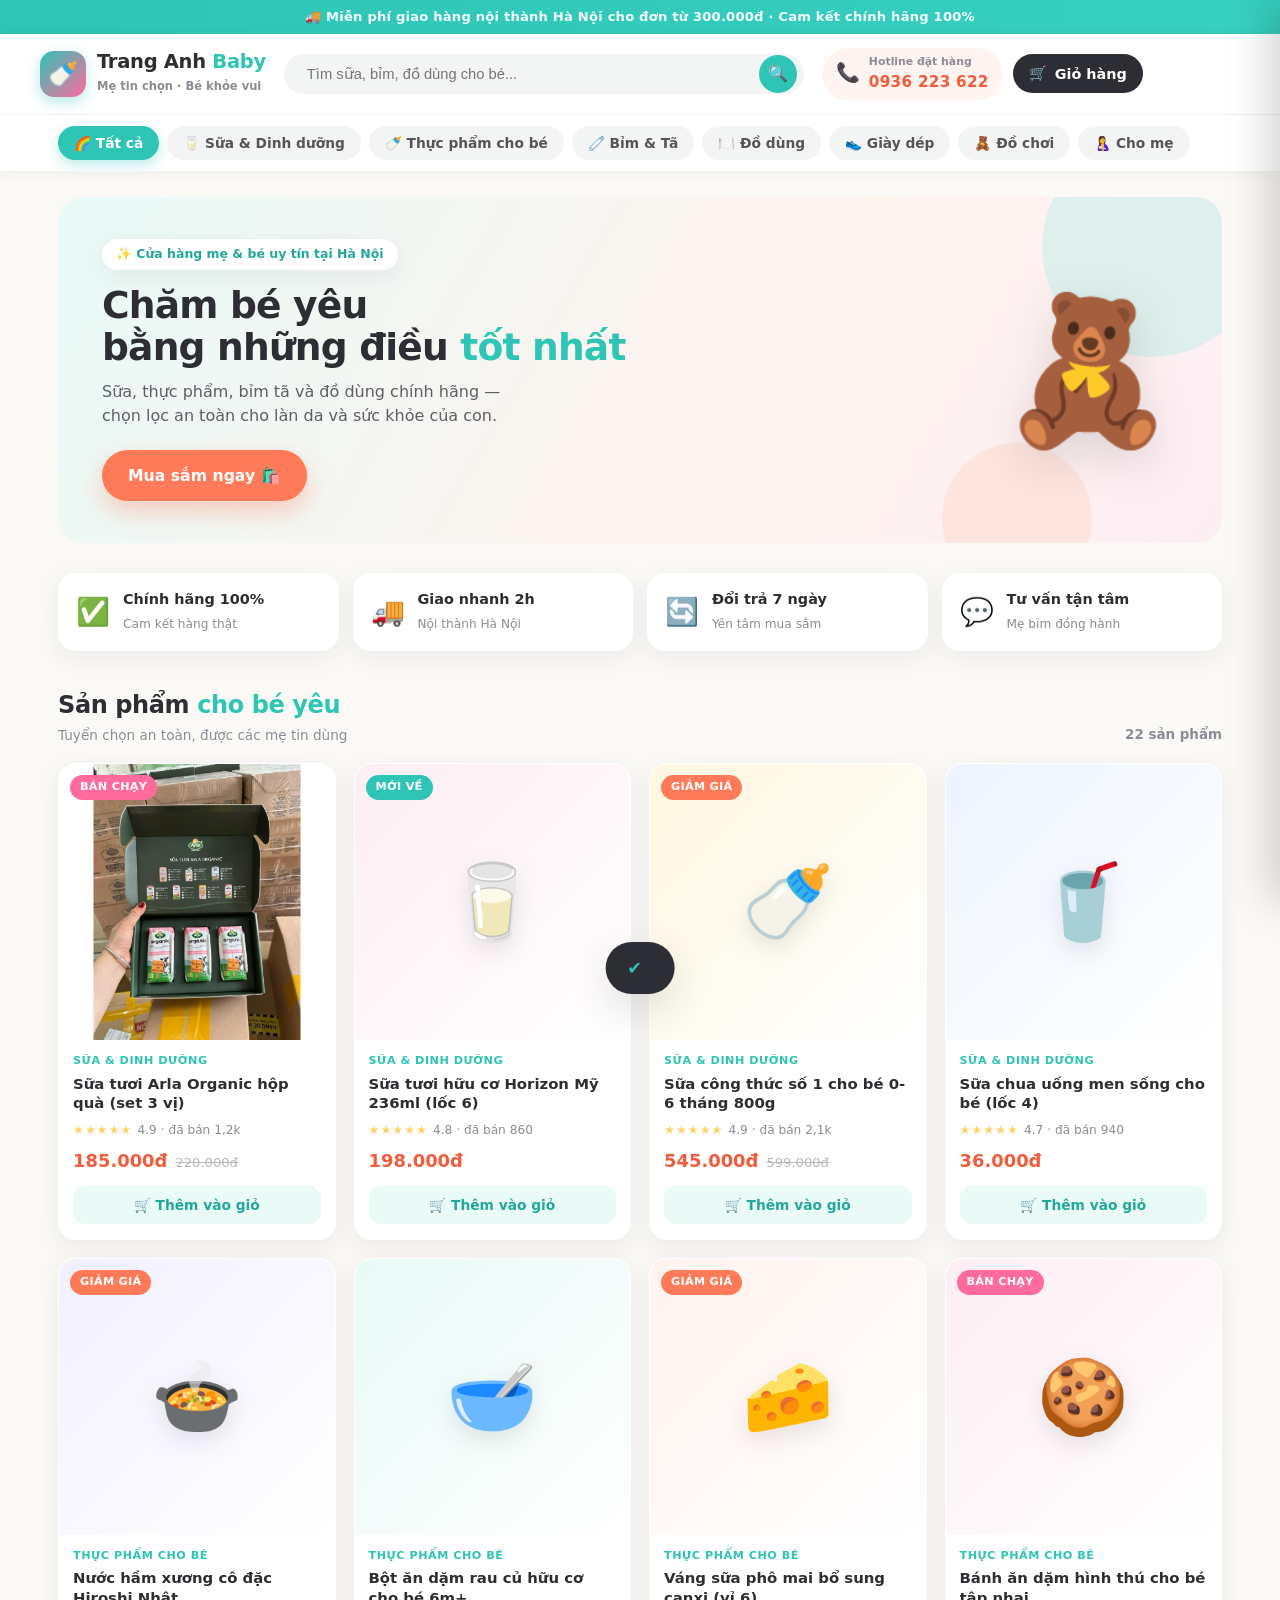
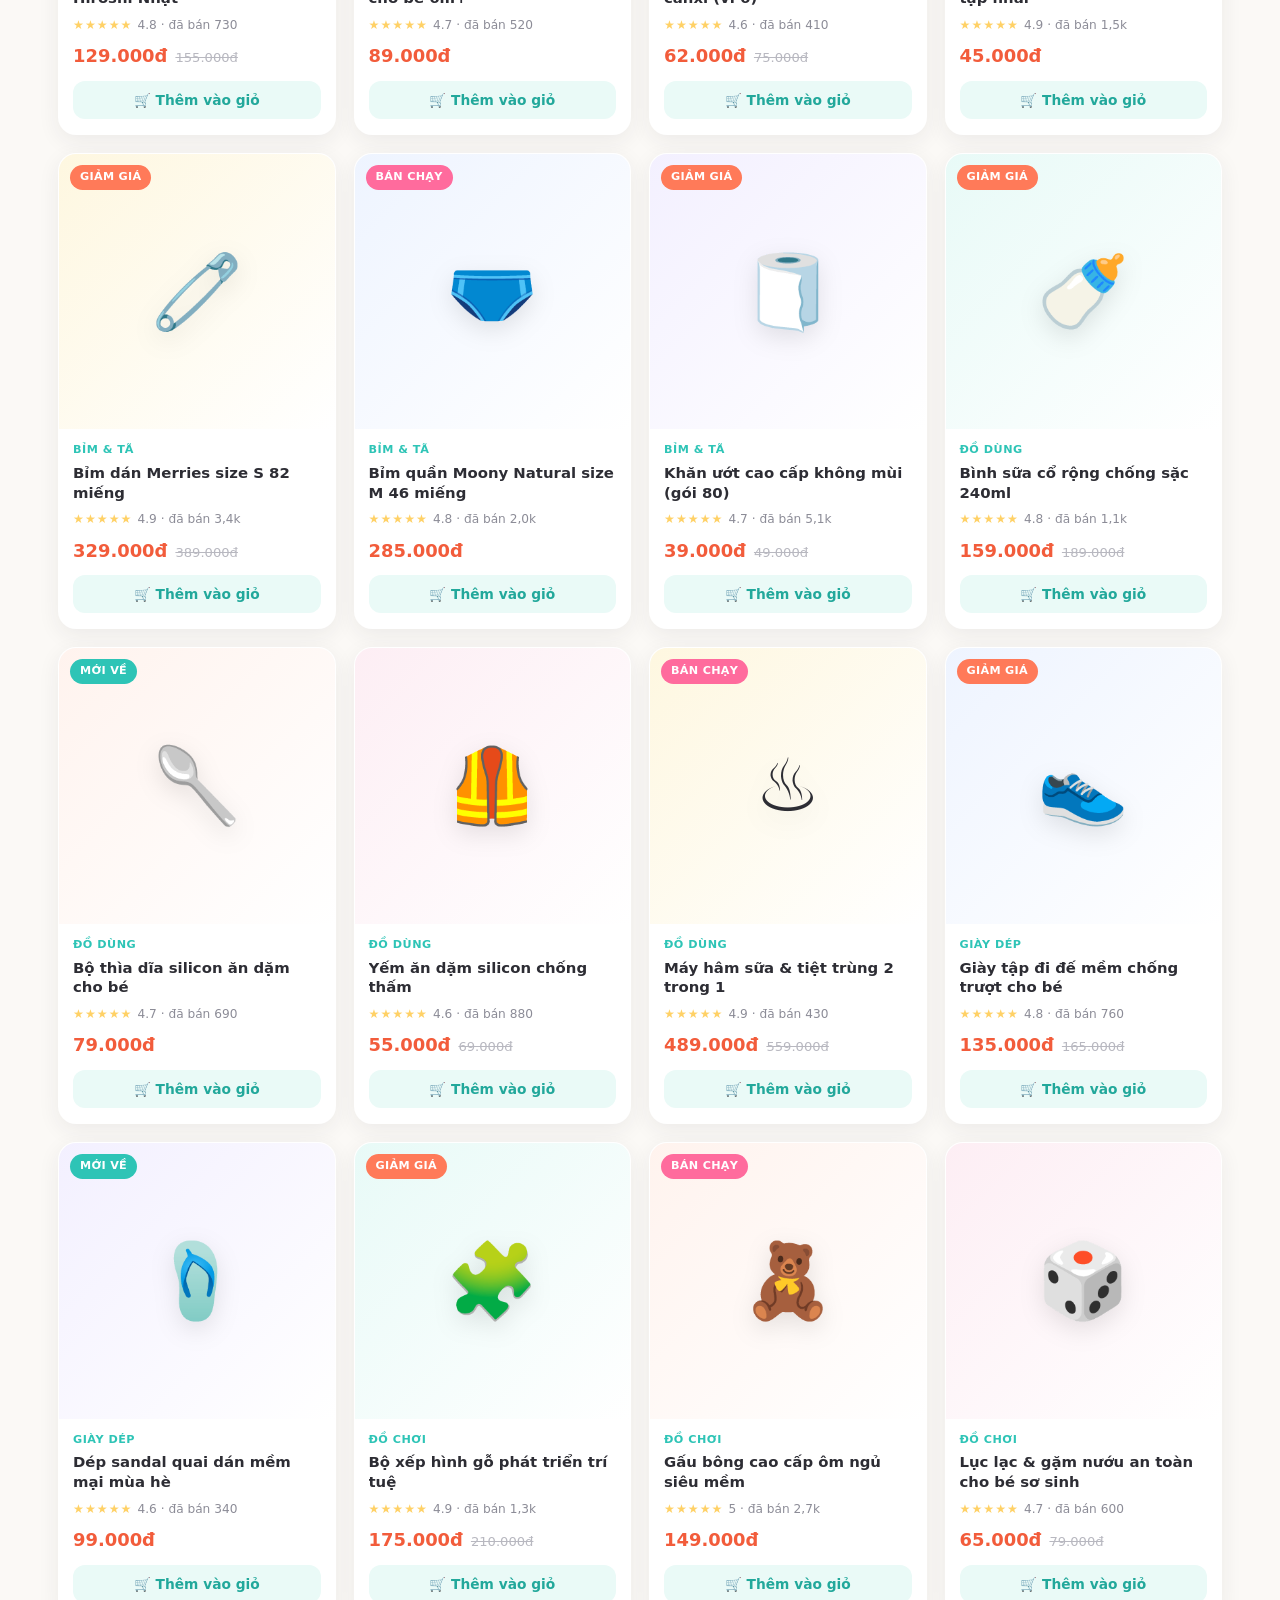
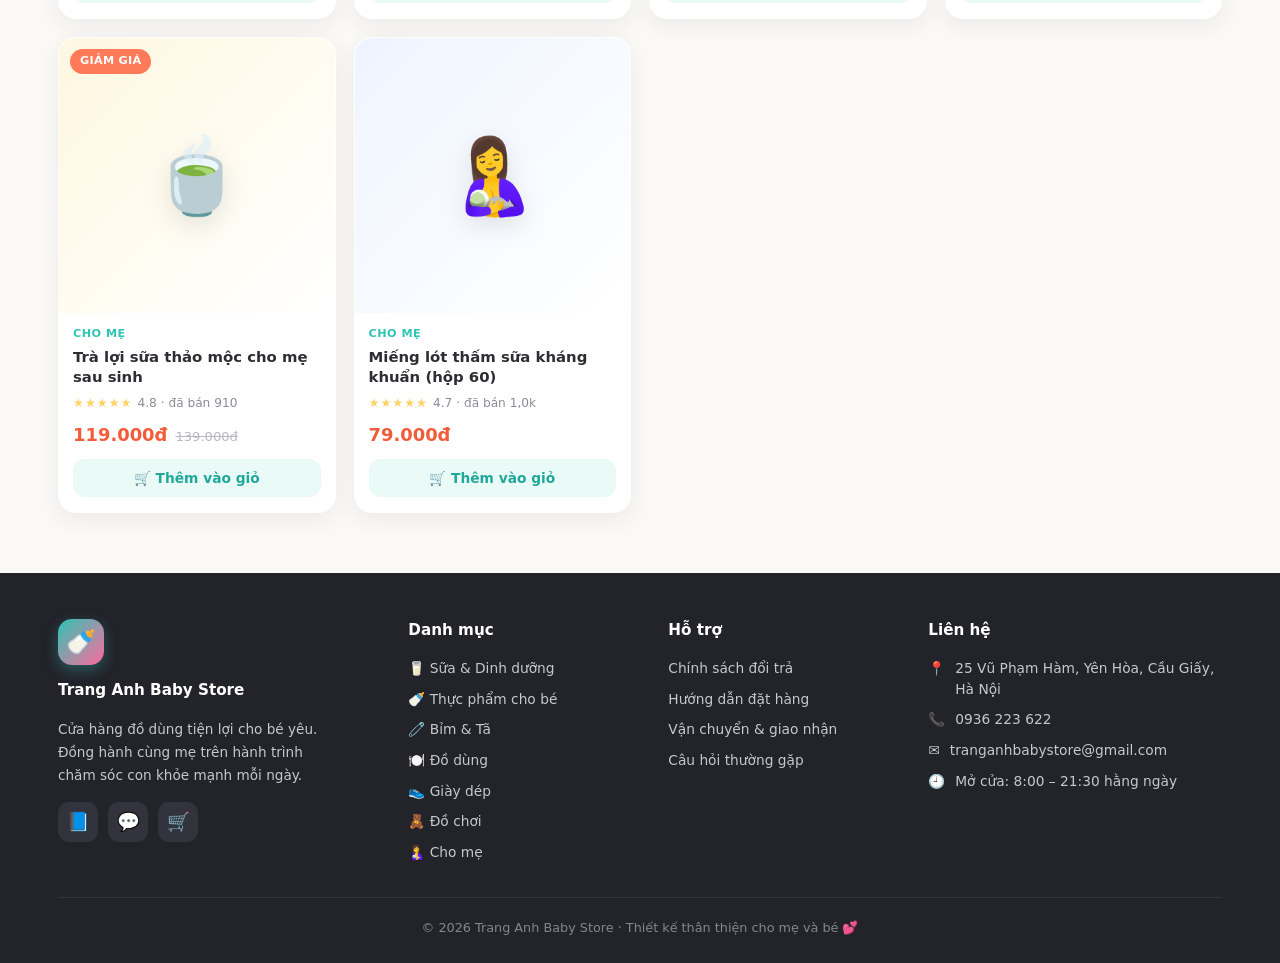
==== index.html @ 95b1c873 "Add Trang Anh Baby storefront: clean, friendly e-commerce UI - New index.html: mom & baby online sto" ====
<!DOCTYPE html>
<html lang="vi">
<head>
<meta charset="UTF-8">
<meta name="viewport" content="width=device-width, initial-scale=1.0">
<title>Trang Anh Baby – Mẹ tin chọn, Bé khỏe vui</title>
<meta name="description" content="Trang Anh Baby Store – Cửa hàng mẹ & bé chính hãng: sữa, thực phẩm, bỉm tã, đồ dùng, giày dép cho bé. Giao nhanh Hà Nội.">
<style>
  :root{
    --primary:#2ec4b6;
    --primary-dark:#22a89b;
    --accent:#ff7a59;
    --accent-dark:#f25c3b;
    --pink:#ff6b9d;
    --yellow:#ffd166;
    --bg:#fbf9f6;
    --card:#ffffff;
    --text:#2d2d34;
    --muted:#8c8c97;
    --line:#eef0f0;
    --shadow:0 6px 22px rgba(45,45,52,.07);
    --shadow-lg:0 14px 40px rgba(45,45,52,.14);
    --radius:18px;
  }
  *{box-sizing:border-box;margin:0;padding:0}
  html{scroll-behavior:smooth}
  body{font-family:'Segoe UI',system-ui,-apple-system,'Helvetica Neue',Arial,sans-serif;background:var(--bg);color:var(--text);line-height:1.5;-webkit-font-smoothing:antialiased}
  img{max-width:100%;display:block}
  a{color:inherit;text-decoration:none}
  button{font-family:inherit;cursor:pointer;border:none;background:none}
  .container{max-width:1200px;margin:0 auto;padding:0 18px}

  /* ── Announcement bar ── */
  .announce{background:linear-gradient(90deg,var(--primary),#37d0c1);color:#fff;text-align:center;font-size:.82rem;font-weight:600;padding:7px 12px;letter-spacing:.2px}
  .announce span{opacity:.95}

  /* ── Header ── */
  header{background:var(--card);position:sticky;top:0;z-index:90;box-shadow:0 2px 14px rgba(0,0,0,.05)}
  .head-row{display:flex;align-items:center;gap:18px;padding:14px 0}
  .logo{display:flex;align-items:center;gap:11px;flex-shrink:0}
  .logo-badge{width:46px;height:46px;border-radius:14px;background:linear-gradient(135deg,var(--primary),var(--pink));display:flex;align-items:center;justify-content:center;font-size:1.5rem;box-shadow:0 5px 14px rgba(46,196,182,.35)}
  .logo-text b{font-size:1.22rem;font-weight:800;letter-spacing:-.3px;display:block;line-height:1.1}
  .logo-text b i{color:var(--primary);font-style:normal}
  .logo-text small{font-size:.72rem;color:var(--muted);font-weight:600}

  .search{flex:1;display:flex;align-items:center;background:#f3f4f4;border:1.5px solid transparent;border-radius:30px;padding:0 6px 0 16px;transition:.2s;max-width:520px}
  .search:focus-within{background:#fff;border-color:var(--primary);box-shadow:0 0 0 3px rgba(46,196,182,.12)}
  .search input{flex:1;border:none;background:none;outline:none;padding:11px 6px;font-size:.92rem;color:var(--text)}
  .search button{width:38px;height:38px;border-radius:50%;background:var(--primary);color:#fff;display:flex;align-items:center;justify-content:center;font-size:1rem;flex-shrink:0}

  .head-actions{display:flex;align-items:center;gap:10px;flex-shrink:0}
  .hotline{display:flex;align-items:center;gap:9px;padding:6px 14px;border-radius:30px;background:#fff4ef;color:var(--accent-dark)}
  .hotline .ic{font-size:1.2rem}
  .hotline small{display:block;font-size:.68rem;color:var(--muted);font-weight:600}
  .hotline b{font-size:.95rem;letter-spacing:.3px}
  .cart-btn{position:relative;display:flex;align-items:center;gap:8px;background:var(--text);color:#fff;padding:11px 16px;border-radius:30px;font-weight:700;font-size:.9rem;transition:.2s}
  .cart-btn:hover{background:#000;transform:translateY(-1px)}
  .cart-count{position:absolute;top:-6px;right:-6px;min-width:21px;height:21px;padding:0 5px;border-radius:11px;background:var(--accent);color:#fff;font-size:.72rem;font-weight:800;display:flex;align-items:center;justify-content:center;border:2px solid #fff;transform:scale(0);transition:transform .25s cubic-bezier(.34,1.56,.64,1)}
  .cart-count.show{transform:scale(1)}

  /* ── Category nav ── */
  .catnav{background:var(--card);border-top:1px solid var(--line);position:sticky;top:75px;z-index:80}
  .catnav-inner{display:flex;gap:8px;overflow-x:auto;padding:11px 18px;max-width:1200px;margin:0 auto;scrollbar-width:none}
  .catnav-inner::-webkit-scrollbar{display:none}
  .chip{flex-shrink:0;display:flex;align-items:center;gap:7px;padding:9px 16px;border-radius:30px;background:#f3f4f4;color:#555;font-weight:600;font-size:.86rem;white-space:nowrap;transition:.18s}
  .chip:hover{background:#e7f8f6;color:var(--primary-dark)}
  .chip.active{background:var(--primary);color:#fff;box-shadow:0 5px 13px rgba(46,196,182,.32)}

  /* ── Hero ── */
  .hero{padding:26px 0 8px}
  .hero-card{position:relative;overflow:hidden;border-radius:26px;background:linear-gradient(120deg,#e8faf7 0%,#fff3ee 60%,#fdeef4 100%);padding:42px 44px;display:flex;align-items:center;gap:30px}
  .hero-text{flex:1;min-width:0;z-index:2}
  .hero-tag{display:inline-block;background:#fff;color:var(--primary-dark);font-weight:700;font-size:.78rem;padding:6px 14px;border-radius:30px;margin-bottom:14px;box-shadow:var(--shadow)}
  .hero-text h1{font-size:2.35rem;font-weight:800;letter-spacing:-.8px;line-height:1.12;margin-bottom:12px}
  .hero-text h1 em{font-style:normal;color:var(--primary)}
  .hero-text p{color:#5e5e68;font-size:1rem;max-width:440px;margin-bottom:22px}
  .hero-cta{display:inline-flex;align-items:center;gap:9px;background:var(--accent);color:#fff;font-weight:700;font-size:.98rem;padding:14px 26px;border-radius:30px;box-shadow:0 10px 24px rgba(255,122,89,.36);transition:.2s}
  .hero-cta:hover{background:var(--accent-dark);transform:translateY(-2px)}
  .hero-emoji{font-size:9rem;line-height:1;filter:drop-shadow(0 14px 24px rgba(0,0,0,.12));flex-shrink:0}
  .hero-blob{position:absolute;border-radius:50%;opacity:.5}
  .hero-blob.b1{width:220px;height:220px;background:#bff0ea;right:-40px;top:-60px}
  .hero-blob.b2{width:150px;height:150px;background:#ffd9cb;right:130px;bottom:-50px}

  /* ── Trust row ── */
  .trust{display:grid;grid-template-columns:repeat(4,1fr);gap:14px;padding:22px 0}
  .trust-item{background:var(--card);border-radius:var(--radius);padding:16px 18px;display:flex;align-items:center;gap:13px;box-shadow:var(--shadow)}
  .trust-item .ic{font-size:1.7rem;flex-shrink:0}
  .trust-item b{display:block;font-size:.9rem}
  .trust-item small{color:var(--muted);font-size:.76rem}

  /* ── Section heading ── */
  .sec-head{display:flex;align-items:flex-end;justify-content:space-between;margin:14px 0 18px}
  .sec-head h2{font-size:1.5rem;font-weight:800;letter-spacing:-.4px}
  .sec-head h2 span{color:var(--primary)}
  .sec-head p{color:var(--muted);font-size:.85rem;margin-top:2px}
  .result-count{color:var(--muted);font-size:.84rem;font-weight:600}

  /* ── Product grid ── */
  .grid{display:grid;grid-template-columns:repeat(4,1fr);gap:18px;padding-bottom:30px}
  .pcard{background:var(--card);border-radius:var(--radius);overflow:hidden;box-shadow:var(--shadow);display:flex;flex-direction:column;transition:.22s;border:1px solid transparent}
  .pcard:hover{transform:translateY(-5px);box-shadow:var(--shadow-lg);border-color:#eafaf7}
  .pcard-img{position:relative;aspect-ratio:1/1;overflow:hidden;display:flex;align-items:center;justify-content:center}
  .pcard-img img{width:100%;height:100%;object-fit:cover;transition:transform .4s}
  .pcard:hover .pcard-img img{transform:scale(1.06)}
  .pcard-emoji{font-size:4.6rem;line-height:1;filter:drop-shadow(0 8px 12px rgba(0,0,0,.1))}
  .pbadge{position:absolute;top:11px;left:11px;font-size:.7rem;font-weight:800;padding:4px 10px;border-radius:30px;color:#fff;letter-spacing:.3px;z-index:2}
  .pbadge.sale{background:var(--accent)}
  .pbadge.hot{background:var(--pink)}
  .pbadge.new{background:var(--primary)}
  .wish{position:absolute;top:9px;right:9px;width:34px;height:34px;border-radius:50%;background:rgba(255,255,255,.9);display:flex;align-items:center;justify-content:center;font-size:1rem;opacity:0;transform:scale(.6);transition:.2s;z-index:2}
  .pcard:hover .wish{opacity:1;transform:scale(1)}
  .wish.on{opacity:1;transform:scale(1)}
  .pcard-body{padding:13px 14px 15px;display:flex;flex-direction:column;flex:1}
  .pcat{font-size:.7rem;color:var(--primary);font-weight:700;text-transform:uppercase;letter-spacing:.5px;margin-bottom:5px}
  .pname{font-size:.93rem;font-weight:700;line-height:1.32;margin-bottom:7px;min-height:2.5em;display:-webkit-box;-webkit-line-clamp:2;-webkit-box-orient:vertical;overflow:hidden}
  .prate{display:flex;align-items:center;gap:5px;font-size:.76rem;color:var(--muted);margin-bottom:9px}
  .prate .stars{color:var(--yellow);letter-spacing:1px}
  .pprice-row{display:flex;align-items:baseline;gap:8px;margin-bottom:11px;flex-wrap:wrap}
  .pprice{font-size:1.12rem;font-weight:800;color:var(--accent-dark)}
  .pold{font-size:.82rem;color:#b8b8c0;text-decoration:line-through}
  .padd{margin-top:auto;display:flex;align-items:center;justify-content:center;gap:8px;background:#eafaf7;color:var(--primary-dark);font-weight:700;font-size:.86rem;padding:11px;border-radius:12px;transition:.18s}
  .padd:hover{background:var(--primary);color:#fff}
  .padd:active{transform:scale(.97)}

  .empty{grid-column:1/-1;text-align:center;padding:60px 20px;color:var(--muted)}
  .empty .ic{font-size:3.4rem;margin-bottom:12px}

  /* ── Cart drawer ── */
  .overlay{position:fixed;inset:0;background:rgba(30,30,38,.5);opacity:0;visibility:hidden;transition:.3s;z-index:100;backdrop-filter:blur(2px)}
  .overlay.show{opacity:1;visibility:visible}
  .drawer{position:fixed;top:0;right:0;height:100%;width:420px;max-width:92vw;background:var(--bg);z-index:101;display:flex;flex-direction:column;transform:translateX(100%);transition:transform .32s cubic-bezier(.4,0,.2,1);box-shadow:-10px 0 40px rgba(0,0,0,.18)}
  .drawer.show{transform:translateX(0)}
  .drawer-head{display:flex;align-items:center;justify-content:space-between;padding:18px 20px;background:var(--card);border-bottom:1px solid var(--line)}
  .drawer-head h3{font-size:1.12rem;font-weight:800;display:flex;align-items:center;gap:9px}
  .drawer-close{width:36px;height:36px;border-radius:50%;background:#f1f2f2;display:flex;align-items:center;justify-content:center;font-size:1.1rem;color:#666;transition:.2s}
  .drawer-close:hover{background:#e6e7e7}
  .cart-items{flex:1;overflow-y:auto;padding:14px 16px;display:flex;flex-direction:column;gap:11px}
  .citem{display:flex;gap:12px;background:var(--card);border-radius:14px;padding:11px;box-shadow:var(--shadow);position:relative}
  .citem-img{width:64px;height:64px;border-radius:11px;flex-shrink:0;display:flex;align-items:center;justify-content:center;font-size:2rem;overflow:hidden}
  .citem-img img{width:100%;height:100%;object-fit:cover}
  .citem-info{flex:1;min-width:0}
  .citem-info b{font-size:.86rem;font-weight:700;display:-webkit-box;-webkit-line-clamp:2;-webkit-box-orient:vertical;overflow:hidden;line-height:1.3}
  .citem-price{color:var(--accent-dark);font-weight:800;font-size:.92rem;margin-top:3px}
  .qty{display:inline-flex;align-items:center;gap:0;margin-top:8px;border:1px solid var(--line);border-radius:9px;overflow:hidden}
  .qty button{width:28px;height:28px;background:#f5f6f6;font-size:1rem;font-weight:700;color:#555;display:flex;align-items:center;justify-content:center;transition:.15s}
  .qty button:hover{background:var(--primary);color:#fff}
  .qty span{min-width:34px;text-align:center;font-weight:700;font-size:.86rem}
  .citem-del{position:absolute;top:9px;right:9px;color:#c9c9d0;font-size:.95rem;transition:.15s}
  .citem-del:hover{color:var(--accent-dark)}
  .cart-empty{flex:1;display:flex;flex-direction:column;align-items:center;justify-content:center;color:var(--muted);text-align:center;padding:30px}
  .cart-empty .ic{font-size:4rem;margin-bottom:14px;opacity:.6}
  .cart-empty button{margin-top:18px;background:var(--primary);color:#fff;font-weight:700;padding:11px 22px;border-radius:30px;font-size:.9rem}
  .cart-foot{background:var(--card);border-top:1px solid var(--line);padding:16px 20px 20px}
  .cart-row{display:flex;justify-content:space-between;align-items:center;font-size:.88rem;color:#666;margin-bottom:7px}
  .cart-total{display:flex;justify-content:space-between;align-items:baseline;margin:10px 0 14px;padding-top:12px;border-top:1px dashed var(--line)}
  .cart-total span{font-weight:700;font-size:.95rem}
  .cart-total b{font-size:1.4rem;font-weight:800;color:var(--accent-dark)}
  .checkout-btn{width:100%;background:var(--accent);color:#fff;font-weight:800;font-size:1rem;padding:15px;border-radius:14px;box-shadow:0 10px 22px rgba(255,122,89,.34);transition:.2s;display:flex;align-items:center;justify-content:center;gap:9px}
  .checkout-btn:hover{background:var(--accent-dark);transform:translateY(-2px)}
  .checkout-btn:disabled{background:#d8d8dd;box-shadow:none;cursor:not-allowed;transform:none}

  /* ── Checkout modal ── */
  .modal{position:fixed;inset:0;z-index:110;display:none;align-items:center;justify-content:center;padding:18px}
  .modal.show{display:flex}
  .modal-box{background:var(--bg);border-radius:24px;max-width:760px;width:100%;max-height:92vh;overflow-y:auto;box-shadow:var(--shadow-lg);animation:pop .3s cubic-bezier(.34,1.56,.64,1)}
  @keyframes pop{from{transform:scale(.92) translateY(14px);opacity:0}to{transform:none;opacity:1}}
  .modal-head{display:flex;align-items:center;justify-content:space-between;padding:20px 26px;background:var(--card);border-bottom:1px solid var(--line);position:sticky;top:0;z-index:2;border-radius:24px 24px 0 0}
  .modal-head h3{font-size:1.25rem;font-weight:800}
  .checkout-grid{display:grid;grid-template-columns:1.15fr 1fr;gap:0}
  .checkout-form{padding:24px 26px}
  .checkout-summary{padding:24px 26px;background:#f6f7f7;border-left:1px solid var(--line)}
  .field{margin-bottom:16px}
  .field label{display:block;font-size:.84rem;font-weight:700;margin-bottom:7px}
  .field label .req{color:var(--accent-dark)}
  .field input,.field textarea{width:100%;border:1.5px solid var(--line);border-radius:12px;padding:12px 14px;font-size:.92rem;font-family:inherit;background:#fff;transition:.18s;color:var(--text)}
  .field input:focus,.field textarea:focus{outline:none;border-color:var(--primary);box-shadow:0 0 0 3px rgba(46,196,182,.12)}
  .field input.err{border-color:var(--accent-dark);box-shadow:0 0 0 3px rgba(242,92,59,.1)}
  .field textarea{resize:vertical;min-height:64px}
  .field-msg{font-size:.76rem;color:var(--accent-dark);margin-top:5px;display:none}
  .field-msg.show{display:block}
  .pay-opts{display:flex;flex-direction:column;gap:10px}
  .pay-opt{display:flex;align-items:center;gap:12px;border:1.5px solid var(--line);border-radius:12px;padding:13px 15px;cursor:pointer;transition:.18s;background:#fff}
  .pay-opt:hover{border-color:#cfeeea}
  .pay-opt.sel{border-color:var(--primary);background:#f1fbf9}
  .pay-opt input{accent-color:var(--primary);width:18px;height:18px}
  .pay-opt .pi{font-size:1.4rem}
  .pay-opt b{font-size:.88rem;display:block}
  .pay-opt small{font-size:.74rem;color:var(--muted)}
  .sum-title{font-size:1rem;font-weight:800;margin-bottom:14px;display:flex;align-items:center;gap:8px}
  .sum-list{display:flex;flex-direction:column;gap:11px;margin-bottom:16px;max-height:230px;overflow-y:auto}
  .sum-item{display:flex;gap:11px;align-items:center}
  .sum-item .si-img{width:46px;height:46px;border-radius:9px;flex-shrink:0;display:flex;align-items:center;justify-content:center;font-size:1.5rem;overflow:hidden;background:#fff}
  .sum-item .si-img img{width:100%;height:100%;object-fit:cover}
  .sum-item .si-info{flex:1;min-width:0}
  .sum-item .si-info b{font-size:.8rem;font-weight:600;display:-webkit-box;-webkit-line-clamp:1;-webkit-box-orient:vertical;overflow:hidden}
  .sum-item .si-info small{font-size:.74rem;color:var(--muted)}
  .sum-item .si-price{font-weight:700;font-size:.84rem;color:var(--text);white-space:nowrap}
  .sum-row{display:flex;justify-content:space-between;font-size:.86rem;color:#666;margin-bottom:8px}
  .sum-total{display:flex;justify-content:space-between;align-items:baseline;margin:12px 0 18px;padding-top:13px;border-top:1px dashed #d8dada}
  .sum-total span{font-weight:700}
  .sum-total b{font-size:1.5rem;font-weight:800;color:var(--accent-dark)}
  .place-btn{width:100%;background:var(--accent);color:#fff;font-weight:800;font-size:1.02rem;padding:15px;border-radius:14px;box-shadow:0 10px 22px rgba(255,122,89,.34);transition:.2s;display:flex;align-items:center;justify-content:center;gap:9px}
  .place-btn:hover{background:var(--accent-dark);transform:translateY(-2px)}
  .safe-note{text-align:center;font-size:.74rem;color:var(--muted);margin-top:11px}

  /* ── Success ── */
  .success{padding:46px 30px;text-align:center}
  .success .check{width:88px;height:88px;border-radius:50%;background:linear-gradient(135deg,var(--primary),#37d0c1);display:flex;align-items:center;justify-content:center;font-size:2.8rem;color:#fff;margin:0 auto 22px;box-shadow:0 12px 30px rgba(46,196,182,.4);animation:pop .4s cubic-bezier(.34,1.56,.64,1)}
  .success h3{font-size:1.5rem;font-weight:800;margin-bottom:8px}
  .success p{color:#666;font-size:.92rem;margin-bottom:6px}
  .order-code{display:inline-block;background:#fff4ef;color:var(--accent-dark);font-weight:800;font-size:1.05rem;letter-spacing:1px;padding:9px 22px;border-radius:12px;margin:14px 0 6px}
  .success-actions{display:flex;gap:12px;justify-content:center;flex-wrap:wrap;margin-top:24px}
  .success-actions a,.success-actions button{display:inline-flex;align-items:center;gap:8px;padding:13px 22px;border-radius:30px;font-weight:700;font-size:.9rem;transition:.2s}
  .sa-zalo{background:#0068ff;color:#fff}
  .sa-zalo:hover{background:#0052cc;transform:translateY(-2px)}
  .sa-call{background:var(--accent);color:#fff}
  .sa-call:hover{background:var(--accent-dark);transform:translateY(-2px)}
  .sa-cont{background:#eef0f0;color:#444}
  .sa-cont:hover{background:#e3e5e5}

  /* ── Toast ── */
  .toast{position:fixed;bottom:26px;left:50%;transform:translateX(-50%) translateY(120px);background:var(--text);color:#fff;padding:13px 22px;border-radius:30px;font-weight:600;font-size:.9rem;display:flex;align-items:center;gap:10px;box-shadow:var(--shadow-lg);z-index:120;transition:transform .35s cubic-bezier(.34,1.56,.64,1);max-width:90vw}
  .toast.show{transform:translateX(-50%) translateY(0)}
  .toast .ti{color:var(--primary);font-size:1.1rem}

  /* ── Footer ── */
  footer{background:#23232a;color:#c7c7cf;margin-top:30px;padding:46px 0 26px}
  .foot-grid{display:grid;grid-template-columns:1.4fr 1fr 1fr 1.3fr;gap:34px}
  .foot-col h4{color:#fff;font-size:.95rem;font-weight:700;margin-bottom:16px}
  .foot-brand .logo-badge{margin-bottom:14px}
  .foot-brand p{font-size:.85rem;line-height:1.7;max-width:280px}
  .foot-col ul{list-style:none;display:flex;flex-direction:column;gap:10px}
  .foot-col ul li{font-size:.86rem;transition:.15s}
  .foot-col ul li a:hover{color:var(--primary)}
  .foot-contact li{display:flex;gap:10px;align-items:flex-start;font-size:.85rem;line-height:1.5}
  .foot-contact .ic{flex-shrink:0}
  .foot-social{display:flex;gap:10px;margin-top:14px}
  .foot-social a{width:40px;height:40px;border-radius:11px;background:#33333d;display:flex;align-items:center;justify-content:center;font-size:1.15rem;transition:.2s}
  .foot-social a:hover{background:var(--primary);transform:translateY(-3px)}
  .foot-bottom{border-top:1px solid #33333d;margin-top:34px;padding-top:20px;text-align:center;font-size:.8rem;color:#85858f}

  /* ── Scroll top ── */
  .totop{position:fixed;bottom:24px;right:24px;width:48px;height:48px;border-radius:50%;background:var(--primary);color:#fff;font-size:1.3rem;display:flex;align-items:center;justify-content:center;box-shadow:var(--shadow-lg);opacity:0;visibility:hidden;transform:translateY(14px);transition:.25s;z-index:70}
  .totop.show{opacity:1;visibility:visible;transform:none}
  .totop:hover{background:var(--primary-dark)}

  /* ── Responsive ── */
  @media(max-width:980px){
    .grid{grid-template-columns:repeat(3,1fr)}
    .trust{grid-template-columns:repeat(2,1fr)}
    .foot-grid{grid-template-columns:1fr 1fr;gap:26px}
  }
  @media(max-width:720px){
    .hotline{display:none}
    .head-row{flex-wrap:wrap;gap:12px;padding:11px 0}
    .logo{order:1}
    .head-actions{order:2;margin-left:auto}
    .search{order:3;flex-basis:100%;max-width:none}
    .catnav{top:118px}
    .hero-card{padding:28px 24px;flex-direction:column;text-align:center;gap:8px}
    .hero-text h1{font-size:1.8rem}
    .hero-emoji{font-size:6rem;order:-1}
    .hero-blob{display:none}
    .checkout-grid{grid-template-columns:1fr}
    .checkout-summary{border-left:none;border-top:1px solid var(--line)}
    .sec-head h2{font-size:1.25rem}
  }
  @media(max-width:540px){
    .grid{grid-template-columns:repeat(2,1fr);gap:13px}
    .pcard-emoji{font-size:3.6rem}
    .pname{font-size:.86rem}
    .pprice{font-size:1rem}
    .trust{grid-template-columns:1fr 1fr;gap:10px}
    .trust-item{padding:12px}
    .trust-item .ic{font-size:1.4rem}
    .cart-btn span.lbl{display:none}
    .hero-text h1{font-size:1.55rem}
  }
</style>
</head>
<body>

<!-- Announcement -->
<div class="announce"><span>🚚 Miễn phí giao hàng nội thành Hà Nội cho đơn từ 300.000đ · Cam kết chính hãng 100%</span></div>

<!-- Header -->
<header>
  <div class="container head-row">
    <a href="#" class="logo" onclick="filterCat('all');return false">
      <div class="logo-badge">🍼</div>
      <div class="logo-text"><b>Trang Anh <i>Baby</i></b><small>Mẹ tin chọn · Bé khỏe vui</small></div>
    </a>
    <div class="search">
      <input type="text" id="searchInput" placeholder="Tìm sữa, bỉm, đồ dùng cho bé..." oninput="render()">
      <button onclick="document.getElementById('searchInput').focus()">🔍</button>
    </div>
    <div class="head-actions">
      <a href="tel:0936223622" class="hotline">
        <span class="ic">📞</span>
        <span><small>Hotline đặt hàng</small><b>0936 223 622</b></span>
      </a>
      <button class="cart-btn" onclick="openCart()">
        🛒 <span class="lbl">Giỏ hàng</span>
        <span class="cart-count" id="cartCount">0</span>
      </button>
    </div>
  </div>
  <nav class="catnav">
    <div class="catnav-inner" id="catnav"></div>
  </nav>
</header>

<!-- Hero -->
<section class="hero">
  <div class="container">
    <div class="hero-card">
      <div class="hero-blob b1"></div>
      <div class="hero-blob b2"></div>
      <div class="hero-text">
        <span class="hero-tag">✨ Cửa hàng mẹ &amp; bé uy tín tại Hà Nội</span>
        <h1>Chăm bé yêu<br>bằng những điều <em>tốt nhất</em></h1>
        <p>Sữa, thực phẩm, bỉm tã và đồ dùng chính hãng — chọn lọc an toàn cho làn da và sức khỏe của con.</p>
        <a href="#products" class="hero-cta">Mua sắm ngay 🛍️</a>
      </div>
      <div class="hero-emoji">🧸</div>
    </div>
  </div>
</section>

<!-- Trust -->
<section class="container">
  <div class="trust">
    <div class="trust-item"><span class="ic">✅</span><div><b>Chính hãng 100%</b><small>Cam kết hàng thật</small></div></div>
    <div class="trust-item"><span class="ic">🚚</span><div><b>Giao nhanh 2h</b><small>Nội thành Hà Nội</small></div></div>
    <div class="trust-item"><span class="ic">🔄</span><div><b>Đổi trả 7 ngày</b><small>Yên tâm mua sắm</small></div></div>
    <div class="trust-item"><span class="ic">💬</span><div><b>Tư vấn tận tâm</b><small>Mẹ bỉm đồng hành</small></div></div>
  </div>
</section>

<!-- Products -->
<section class="container" id="products">
  <div class="sec-head">
    <div>
      <h2>Sản phẩm <span>cho bé yêu</span></h2>
      <p>Tuyển chọn an toàn, được các mẹ tin dùng</p>
    </div>
    <div class="result-count" id="resultCount"></div>
  </div>
  <div class="grid" id="grid"></div>
</section>

<!-- Footer -->
<footer>
  <div class="container">
    <div class="foot-grid">
      <div class="foot-col foot-brand">
        <div class="logo-badge">🍼</div>
        <h4>Trang Anh Baby Store</h4>
        <p>Cửa hàng đồ dùng tiện lợi cho bé yêu. Đồng hành cùng mẹ trên hành trình chăm sóc con khỏe mạnh mỗi ngày.</p>
        <div class="foot-social">
          <a href="https://www.facebook.com/tranganhbabystore.com.vn" target="_blank" rel="noopener" title="Facebook">📘</a>
          <a href="https://zalo.me/0936223622" target="_blank" rel="noopener" title="Zalo">💬</a>
          <a href="https://shopee.vn/tranganhbabystore" target="_blank" rel="noopener" title="Shopee">🛒</a>
        </div>
      </div>
      <div class="foot-col">
        <h4>Danh mục</h4>
        <ul id="footCats"></ul>
      </div>
      <div class="foot-col">
        <h4>Hỗ trợ</h4>
        <ul>
          <li><a href="#">Chính sách đổi trả</a></li>
          <li><a href="#">Hướng dẫn đặt hàng</a></li>
          <li><a href="#">Vận chuyển &amp; giao nhận</a></li>
          <li><a href="#">Câu hỏi thường gặp</a></li>
        </ul>
      </div>
      <div class="foot-col">
        <h4>Liên hệ</h4>
        <ul class="foot-contact">
          <li><span class="ic">📍</span><span>25 Vũ Phạm Hàm, Yên Hòa, Cầu Giấy, Hà Nội</span></li>
          <li><span class="ic">📞</span><a href="tel:0936223622">0936 223 622</a></li>
          <li><span class="ic">✉️</span><a href="mailto:tranganhbabystore@gmail.com">tranganhbabystore@gmail.com</a></li>
          <li><span class="ic">🕘</span><span>Mở cửa: 8:00 – 21:30 hằng ngày</span></li>
        </ul>
      </div>
    </div>
    <div class="foot-bottom">© 2026 Trang Anh Baby Store · Thiết kế thân thiện cho mẹ và bé 💕</div>
  </div>
</footer>

<!-- Cart drawer -->
<div class="overlay" id="overlay" onclick="closeAll()"></div>
<aside class="drawer" id="drawer">
  <div class="drawer-head">
    <h3>🛒 Giỏ hàng <span id="drawerCount" style="color:var(--muted);font-weight:600;font-size:.9rem"></span></h3>
    <button class="drawer-close" onclick="closeCart()">✕</button>
  </div>
  <div class="cart-items" id="cartItems"></div>
  <div class="cart-foot" id="cartFoot">
    <div class="cart-row"><span>Tạm tính</span><span id="cartSubtotal">0đ</span></div>
    <div class="cart-row"><span>Phí giao hàng</span><span id="cartShip">—</span></div>
    <div class="cart-total"><span>Tổng cộng</span><b id="cartTotal">0đ</b></div>
    <button class="checkout-btn" id="checkoutBtn" onclick="openCheckout()">Tiến hành đặt hàng →</button>
  </div>
</aside>

<!-- Checkout modal -->
<div class="modal" id="checkoutModal">
  <div class="modal-box" id="checkoutBox"></div>
</div>

<!-- Toast -->
<div class="toast" id="toast"><span class="ti">✔️</span><span id="toastMsg"></span></div>

<!-- Scroll top -->
<button class="totop" id="totop" onclick="window.scrollTo({top:0,behavior:'smooth'})">↑</button>

<script>
/* ════════ DỮ LIỆU SẢN PHẨM ════════
   Sửa/thêm sản phẩm tại đây. img: đường dẫn ảnh (hoặc null để dùng icon).
   badge: 'sale' | 'hot' | 'new' | null */
const CATS = [
  {id:'all',   name:'Tất cả',           icon:'🌈'},
  {id:'sua',   name:'Sữa & Dinh dưỡng', icon:'🥛'},
  {id:'food',  name:'Thực phẩm cho bé',  icon:'🍼'},
  {id:'bim',   name:'Bỉm & Tã',          icon:'🧷'},
  {id:'dodung',name:'Đồ dùng',           icon:'🍽️'},
  {id:'giay',  name:'Giày dép',          icon:'👟'},
  {id:'dochoi',name:'Đồ chơi',           icon:'🧸'},
  {id:'mom',   name:'Cho mẹ',            icon:'🤱'},
];

const PRODUCTS = [
  {id:1, name:'Sữa tươi Arla Organic hộp quà (set 3 vị)', cat:'sua', price:185000, old:220000, img:'photos/photos_file_22.jpg', emoji:'🥛', badge:'hot', rate:4.9, sold:'1,2k'},
  {id:2, name:'Sữa tươi hữu cơ Horizon Mỹ 236ml (lốc 6)', cat:'sua', price:198000, old:null, emoji:'🥛', badge:'new', rate:4.8, sold:'860'},
  {id:3, name:'Sữa công thức số 1 cho bé 0-6 tháng 800g', cat:'sua', price:545000, old:599000, emoji:'🍼', badge:'sale', rate:4.9, sold:'2,1k'},
  {id:4, name:'Sữa chua uống men sống cho bé (lốc 4)', cat:'sua', price:36000, old:null, emoji:'🥤', badge:null, rate:4.7, sold:'940'},

  {id:5, name:'Nước hầm xương cô đặc Hiroshi Nhật', cat:'food', price:129000, old:155000, emoji:'🍲', badge:'sale', rate:4.8, sold:'730'},
  {id:6, name:'Bột ăn dặm rau củ hữu cơ cho bé 6m+', cat:'food', price:89000, old:null, emoji:'🥣', badge:null, rate:4.7, sold:'520'},
  {id:7, name:'Váng sữa phô mai bổ sung canxi (vỉ 6)', cat:'food', price:62000, old:75000, emoji:'🧀', badge:'sale', rate:4.6, sold:'410'},
  {id:8, name:'Bánh ăn dặm hình thú cho bé tập nhai', cat:'food', price:45000, old:null, emoji:'🍪', badge:'hot', rate:4.9, sold:'1,5k'},

  {id:9, name:'Bỉm dán Merries size S 82 miếng', cat:'bim', price:329000, old:389000, emoji:'🧷', badge:'sale', rate:4.9, sold:'3,4k'},
  {id:10,name:'Bỉm quần Moony Natural size M 46 miếng', cat:'bim', price:285000, old:null, emoji:'🩲', badge:'hot', rate:4.8, sold:'2,0k'},
  {id:11,name:'Khăn ướt cao cấp không mùi (gói 80)', cat:'bim', price:39000, old:49000, emoji:'🧻', badge:'sale', rate:4.7, sold:'5,1k'},

  {id:12,name:'Bình sữa cổ rộng chống sặc 240ml', cat:'dodung', price:159000, old:189000, emoji:'🍼', badge:'sale', rate:4.8, sold:'1,1k'},
  {id:13,name:'Bộ thìa dĩa silicon ăn dặm cho bé', cat:'dodung', price:79000, old:null, emoji:'🥄', badge:'new', rate:4.7, sold:'690'},
  {id:14,name:'Yếm ăn dặm silicon chống thấm', cat:'dodung', price:55000, old:69000, emoji:'🦺', badge:null, rate:4.6, sold:'880'},
  {id:15,name:'Máy hâm sữa & tiệt trùng 2 trong 1', cat:'dodung', price:489000, old:559000, emoji:'♨️', badge:'hot', rate:4.9, sold:'430'},

  {id:16,name:'Giày tập đi đế mềm chống trượt cho bé', cat:'giay', price:135000, old:165000, emoji:'👟', badge:'sale', rate:4.8, sold:'760'},
  {id:17,name:'Dép sandal quai dán mềm mại mùa hè', cat:'giay', price:99000, old:null, emoji:'🩴', badge:'new', rate:4.6, sold:'340'},

  {id:18,name:'Bộ xếp hình gỗ phát triển trí tuệ', cat:'dochoi', price:175000, old:210000, emoji:'🧩', badge:'sale', rate:4.9, sold:'1,3k'},
  {id:19,name:'Gấu bông cao cấp ôm ngủ siêu mềm', cat:'dochoi', price:149000, old:null, emoji:'🧸', badge:'hot', rate:5.0, sold:'2,7k'},
  {id:20,name:'Lục lạc & gặm nướu an toàn cho bé sơ sinh', cat:'dochoi', price:65000, old:79000, emoji:'🎲', badge:null, rate:4.7, sold:'600'},

  {id:21,name:'Trà lợi sữa thảo mộc cho mẹ sau sinh', cat:'mom', price:119000, old:139000, emoji:'🍵', badge:'sale', rate:4.8, sold:'910'},
  {id:22,name:'Miếng lót thấm sữa kháng khuẩn (hộp 60)', cat:'mom', price:79000, old:null, emoji:'🤱', badge:null, rate:4.7, sold:'1,0k'},
];

const FREE_SHIP_FROM = 300000;
const SHIP_FEE = 25000;

/* ════════ STATE ════════ */
let currentCat = 'all';
let cart = loadCart();

function loadCart(){ try{ return JSON.parse(localStorage.getItem('tab_cart')||'[]'); }catch(e){ return []; } }
function saveCart(){ localStorage.setItem('tab_cart', JSON.stringify(cart)); }
const fmt = n => n.toLocaleString('vi-VN')+'đ';
const prod = id => PRODUCTS.find(p=>p.id===id);

/* ════════ RENDER CATEGORIES ════════ */
function buildCats(){
  document.getElementById('catnav').innerHTML = CATS.map(c=>
    `<button class="chip${c.id===currentCat?' active':''}" onclick="filterCat('${c.id}')">${c.icon} ${c.name}</button>`
  ).join('');
  document.getElementById('footCats').innerHTML = CATS.filter(c=>c.id!=='all').map(c=>
    `<li><a href="#products" onclick="filterCat('${c.id}')">${c.icon} ${c.name}</a></li>`
  ).join('');
}
function filterCat(id){
  currentCat = id;
  buildCats();
  render();
  document.getElementById('products').scrollIntoView({behavior:'smooth',block:'start'});
}

/* ════════ RENDER PRODUCTS ════════ */
function imgHTML(p, cls){
  if(p.img) return `<img src="${p.img}" alt="${p.name}" loading="lazy">`;
  const grads = ['#e8faf7','#fff3ee','#fdeef4','#fef7e0','#eef4ff','#f3f0ff'];
  const bg = grads[p.id % grads.length];
  return `<div style="width:100%;height:100%;display:flex;align-items:center;justify-content:center;background:linear-gradient(135deg,${bg},#ffffff)"><span class="${cls||'pcard-emoji'}">${p.emoji}</span></div>`;
}
function render(){
  const q = document.getElementById('searchInput').value.trim().toLowerCase();
  let list = PRODUCTS.filter(p => currentCat==='all' || p.cat===currentCat);
  if(q) list = list.filter(p => p.name.toLowerCase().includes(q));

  document.getElementById('resultCount').textContent = list.length+' sản phẩm';

  const grid = document.getElementById('grid');
  if(!list.length){
    grid.innerHTML = `<div class="empty"><div class="ic">🔍</div><h3>Không tìm thấy sản phẩm</h3><p>Thử từ khóa khác hoặc chọn danh mục khác nhé!</p></div>`;
    return;
  }
  grid.innerHTML = list.map(p=>{
    const badge = p.badge ? `<span class="pbadge ${p.badge}">${p.badge==='sale'?'GIẢM GIÁ':p.badge==='hot'?'BÁN CHẠY':'MỚI VỀ'}</span>` : '';
    const old = p.old ? `<span class="pold">${fmt(p.old)}</span>` : '';
    return `<div class="pcard">
      <div class="pcard-img">${badge}${imgHTML(p)}<button class="wish" onclick="toast('Đã thêm vào yêu thích 💖')">🤍</button></div>
      <div class="pcard-body">
        <div class="pcat">${CATS.find(c=>c.id===p.cat).name}</div>
        <div class="pname">${p.name}</div>
        <div class="prate"><span class="stars">★★★★★</span> ${p.rate} · đã bán ${p.sold}</div>
        <div class="pprice-row"><span class="pprice">${fmt(p.price)}</span>${old}</div>
        <button class="padd" onclick="addToCart(${p.id})">🛒 Thêm vào giỏ</button>
      </div>
    </div>`;
  }).join('');
}

/* ════════ CART ════════ */
function addToCart(id){
  const item = cart.find(i=>i.id===id);
  if(item) item.qty++;
  else cart.push({id, qty:1});
  saveCart(); updateCart();
  toast('Đã thêm vào giỏ hàng 🛒');
}
function changeQty(id, d){
  const item = cart.find(i=>i.id===id);
  if(!item) return;
  item.qty += d;
  if(item.qty<=0) cart = cart.filter(i=>i.id!==id);
  saveCart(); updateCart();
}
function removeItem(id){ cart = cart.filter(i=>i.id!==id); saveCart(); updateCart(); }

function cartCount(){ return cart.reduce((s,i)=>s+i.qty,0); }
function cartSubtotal(){ return cart.reduce((s,i)=>s+prod(i.id).price*i.qty,0); }
function shipFee(){ const sub=cartSubtotal(); return (sub===0||sub>=FREE_SHIP_FROM)?0:SHIP_FEE; }

function updateCart(){
  const count = cartCount();
  const badge = document.getElementById('cartCount');
  badge.textContent = count;
  badge.classList.toggle('show', count>0);
  document.getElementById('drawerCount').textContent = count?`(${count} sản phẩm)`:'';

  const wrap = document.getElementById('cartItems');
  const foot = document.getElementById('cartFoot');
  if(!cart.length){
    wrap.innerHTML = `<div class="cart-empty"><div class="ic">🛒</div><b>Giỏ hàng đang trống</b><p style="font-size:.85rem;margin-top:6px">Hãy chọn vài món cho bé yêu nhé!</p><button onclick="closeCart()">Tiếp tục mua sắm</button></div>`;
    foot.style.display='none';
    return;
  }
  foot.style.display='block';
  wrap.innerHTML = cart.map(i=>{
    const p = prod(i.id);
    return `<div class="citem">
      <div class="citem-img">${imgHTML(p,'')}</div>
      <div class="citem-info">
        <b>${p.name}</b>
        <div class="citem-price">${fmt(p.price)}</div>
        <div class="qty">
          <button onclick="changeQty(${p.id},-1)">−</button>
          <span>${i.qty}</span>
          <button onclick="changeQty(${p.id},1)">+</button>
        </div>
      </div>
      <button class="citem-del" onclick="removeItem(${p.id})" title="Xóa">🗑️</button>
    </div>`;
  }).join('');

  const sub = cartSubtotal(), ship = shipFee();
  document.getElementById('cartSubtotal').textContent = fmt(sub);
  document.getElementById('cartShip').innerHTML = ship===0 ? '<b style="color:var(--primary)">Miễn phí</b>' : fmt(ship);
  document.getElementById('cartTotal').textContent = fmt(sub+ship);
}

/* ════════ DRAWER / MODAL ════════ */
function openCart(){ document.getElementById('drawer').classList.add('show'); document.getElementById('overlay').classList.add('show'); document.body.style.overflow='hidden'; }
function closeCart(){ document.getElementById('drawer').classList.remove('show'); if(!document.getElementById('checkoutModal').classList.contains('show')){document.getElementById('overlay').classList.remove('show'); document.body.style.overflow='';} }
function closeAll(){ closeCart(); closeCheckout(); }

function openCheckout(){
  if(!cart.length) return;
  renderCheckout();
  document.getElementById('drawer').classList.remove('show');
  document.getElementById('checkoutModal').classList.add('show');
  document.getElementById('overlay').classList.add('show');
  document.body.style.overflow='hidden';
}
function closeCheckout(){ document.getElementById('checkoutModal').classList.remove('show'); document.getElementById('overlay').classList.remove('show'); document.body.style.overflow=''; }

function renderCheckout(){
  const sub = cartSubtotal(), ship = shipFee(), total = sub+ship;
  const items = cart.map(i=>{
    const p=prod(i.id);
    return `<div class="sum-item">
      <div class="si-img">${imgHTML(p,'')}</div>
      <div class="si-info"><b>${p.name}</b><small>SL: ${i.qty} × ${fmt(p.price)}</small></div>
      <div class="si-price">${fmt(p.price*i.qty)}</div>
    </div>`;
  }).join('');

  document.getElementById('checkoutBox').innerHTML = `
    <div class="modal-head">
      <h3>📝 Thông tin đặt hàng</h3>
      <button class="drawer-close" onclick="closeCheckout()">✕</button>
    </div>
    <div class="checkout-grid">
      <div class="checkout-form">
        <div class="field">
          <label>Họ và tên <span class="req">*</span></label>
          <input type="text" id="ckName" placeholder="VD: Nguyễn Thị Hương">
          <div class="field-msg" id="errName">Vui lòng nhập họ tên</div>
        </div>
        <div class="field">
          <label>Số điện thoại <span class="req">*</span></label>
          <input type="tel" id="ckPhone" placeholder="VD: 0936 223 622" inputmode="numeric">
          <div class="field-msg" id="errPhone">Số điện thoại chưa hợp lệ (10 số)</div>
        </div>
        <div class="field">
          <label>Địa chỉ nhận hàng <span class="req">*</span></label>
          <input type="text" id="ckAddr" placeholder="Số nhà, đường, phường/xã, quận/huyện">
          <div class="field-msg" id="errAddr">Vui lòng nhập địa chỉ giao hàng</div>
        </div>
        <div class="field">
          <label>Ghi chú đơn hàng</label>
          <textarea id="ckNote" placeholder="VD: Giao giờ hành chính, gọi trước khi đến..."></textarea>
        </div>
        <div class="field">
          <label>Hình thức thanh toán</label>
          <div class="pay-opts" id="payOpts">
            <label class="pay-opt sel"><input type="radio" name="pay" value="cod" checked onchange="selPay(this)"><span class="pi">💵</span><span><b>Thanh toán khi nhận hàng (COD)</b><small>Kiểm tra hàng rồi mới trả tiền</small></span></label>
            <label class="pay-opt"><input type="radio" name="pay" value="bank" onchange="selPay(this)"><span class="pi">🏦</span><span><b>Chuyển khoản ngân hàng</b><small>Nhân viên gửi thông tin sau khi đặt</small></span></label>
          </div>
        </div>
      </div>
      <div class="checkout-summary">
        <div class="sum-title">🛍️ Đơn hàng của bạn</div>
        <div class="sum-list">${items}</div>
        <div class="sum-row"><span>Tạm tính</span><span>${fmt(sub)}</span></div>
        <div class="sum-row"><span>Phí giao hàng</span><span>${ship===0?'<b style="color:var(--primary)">Miễn phí</b>':fmt(ship)}</span></div>
        <div class="sum-total"><span>Tổng thanh toán</span><b>${fmt(total)}</b></div>
        <button class="place-btn" onclick="placeOrder()">Đặt hàng ngay 🎉</button>
        <div class="safe-note">🔒 Thông tin của bạn được bảo mật an toàn</div>
      </div>
    </div>`;
}
function selPay(el){ document.querySelectorAll('.pay-opt').forEach(o=>o.classList.remove('sel')); el.closest('.pay-opt').classList.add('sel'); }

function placeOrder(){
  const name = document.getElementById('ckName');
  const phone = document.getElementById('ckPhone');
  const addr = document.getElementById('ckAddr');
  let ok = true;
  const check = (el, errId, cond)=>{
    const e = document.getElementById(errId);
    if(cond){ el.classList.add('err'); e.classList.add('show'); ok=false; }
    else{ el.classList.remove('err'); e.classList.remove('show'); }
  };
  check(name,'errName', name.value.trim().length<2);
  check(phone,'errPhone', !/^0\d{9}$/.test(phone.value.replace(/\s/g,'')));
  check(addr,'errAddr', addr.value.trim().length<5);
  if(!ok){ document.querySelector('.field input.err').scrollIntoView({behavior:'smooth',block:'center'}); return; }

  const code = 'TAB'+Date.now().toString().slice(-6);
  const total = cartSubtotal()+shipFee();
  const orderText =
`🧾 ĐƠN HÀNG ${code}
Khách: ${name.value.trim()} - ${phone.value.trim()}
Địa chỉ: ${addr.value.trim()}
─────────────
${cart.map(i=>{const p=prod(i.id);return `• ${p.name} x${i.qty} = ${fmt(p.price*i.qty)}`;}).join('\n')}
─────────────
TỔNG: ${fmt(total)} (${document.querySelector('input[name=pay]:checked').value==='cod'?'COD':'Chuyển khoản'})`;

  // Lưu đơn vào localStorage (lịch sử cục bộ)
  try{
    const orders = JSON.parse(localStorage.getItem('tab_orders')||'[]');
    orders.push({code, at:new Date().toISOString(), name:name.value.trim(), phone:phone.value.trim(), addr:addr.value.trim(), note:document.getElementById('ckNote').value.trim(), items:cart, total});
    localStorage.setItem('tab_orders', JSON.stringify(orders));
  }catch(e){}

  lastOrderText = orderText;
  document.getElementById('checkoutBox').innerHTML = `
    <div class="success">
      <div class="check">✓</div>
      <h3>Đặt hàng thành công!</h3>
      <p>Cảm ơn <b>${name.value.trim()}</b> đã tin chọn Trang Anh Baby 💕</p>
      <p>Nhân viên sẽ gọi <b>${phone.value.trim()}</b> để xác nhận đơn trong ít phút.</p>
      <div class="order-code">Mã đơn: ${code}</div>
      <p style="font-size:.85rem">Tổng thanh toán: <b style="color:var(--accent-dark)">${fmt(total)}</b></p>
      <div class="success-actions">
        <a class="sa-zalo" href="https://zalo.me/0936223622" target="_blank" rel="noopener" onclick="copyOrder()">💬 Gửi đơn qua Zalo</a>
        <a class="sa-call" href="tel:0936223622">📞 Gọi xác nhận</a>
        <button class="sa-cont" onclick="finishOrder()">Tiếp tục mua sắm</button>
      </div>
    </div>`;
  cart = []; saveCart(); updateCart();
}
let lastOrderText = '';
function copyOrder(){ try{ navigator.clipboard.writeText(lastOrderText); toast('Đã sao chép đơn — dán vào Zalo nhé 📋'); }catch(e){} }
function finishOrder(){ closeCheckout(); }

/* ════════ TOAST ════════ */
let toastTimer;
function toast(msg){
  const t = document.getElementById('toast');
  document.getElementById('toastMsg').textContent = msg;
  t.classList.add('show');
  clearTimeout(toastTimer);
  toastTimer = setTimeout(()=>t.classList.remove('show'), 2200);
}

/* ════════ MISC ════════ */
window.addEventListener('scroll', ()=>{
  document.getElementById('totop').classList.toggle('show', window.scrollY>500);
});
document.addEventListener('keydown', e=>{ if(e.key==='Escape') closeAll(); });

/* ════════ INIT ════════ */
buildCats();
render();
updateCart();
</script>
</body>
</html>
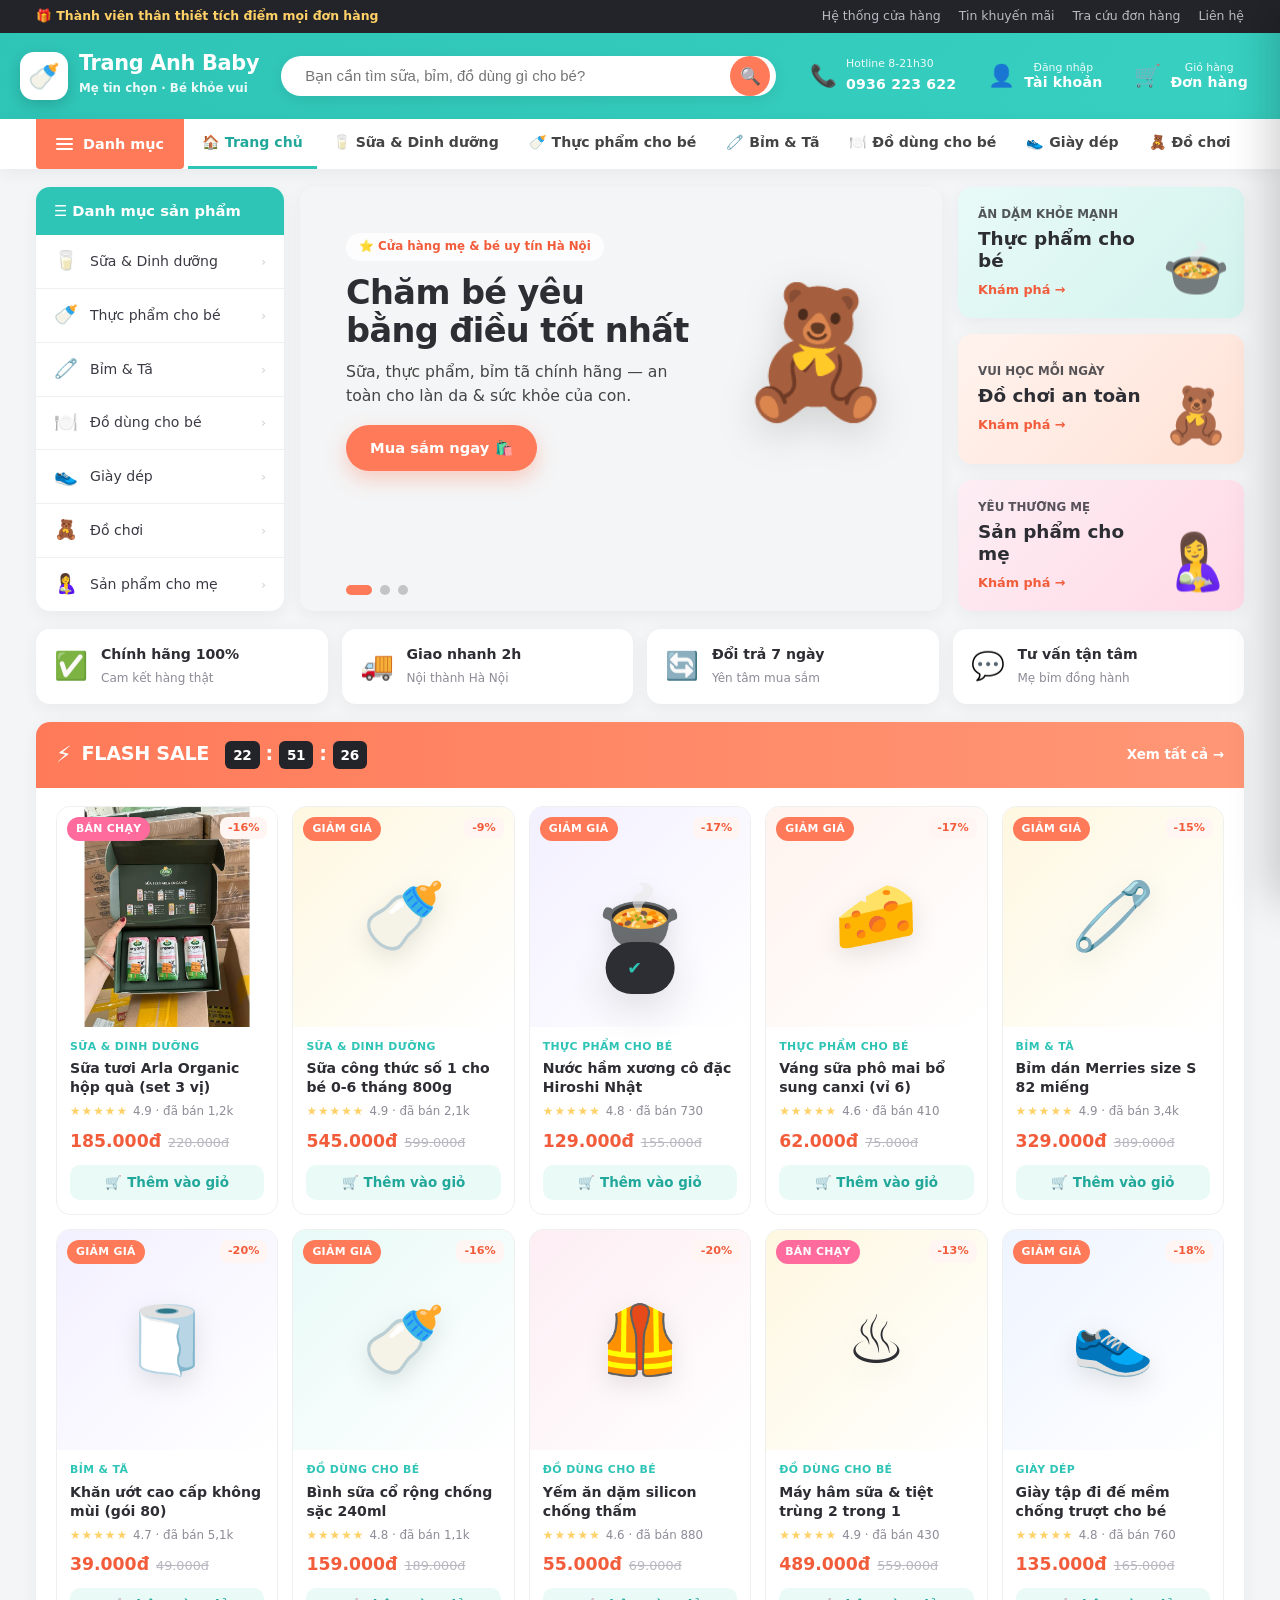
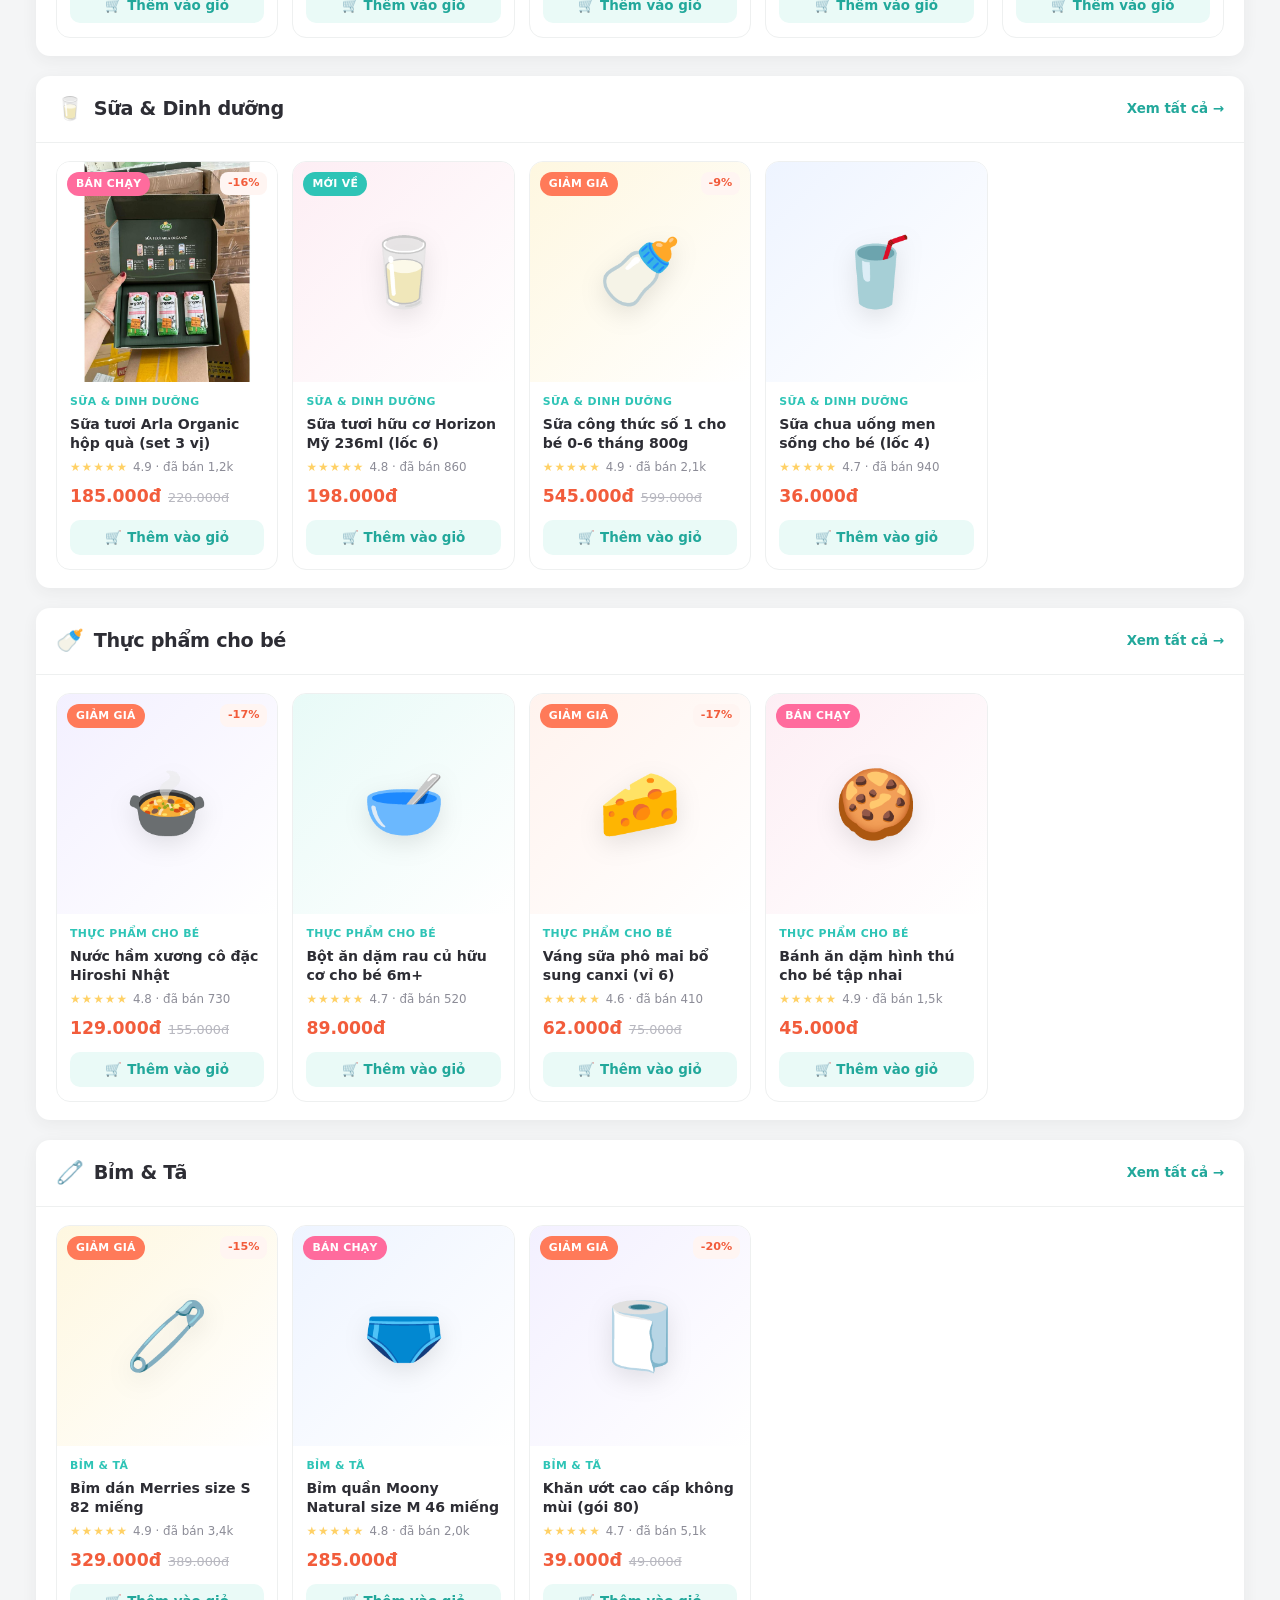
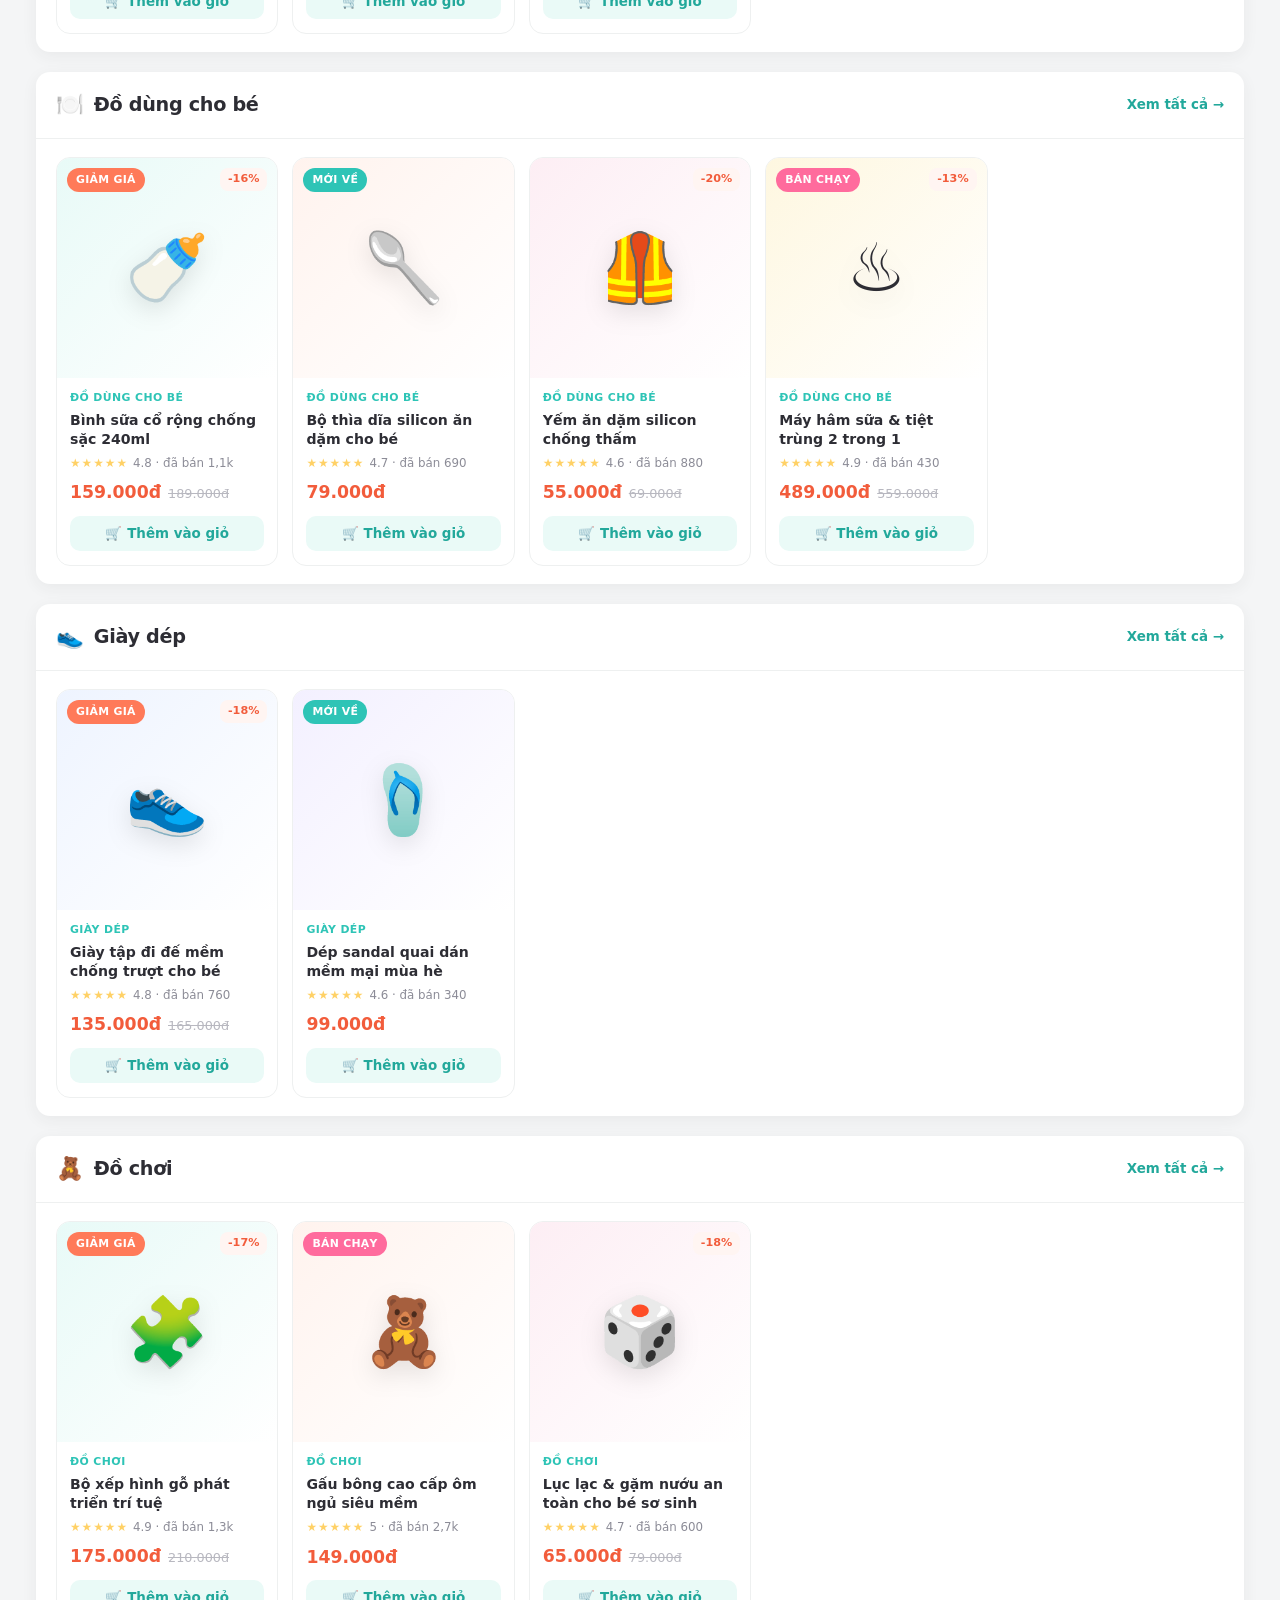
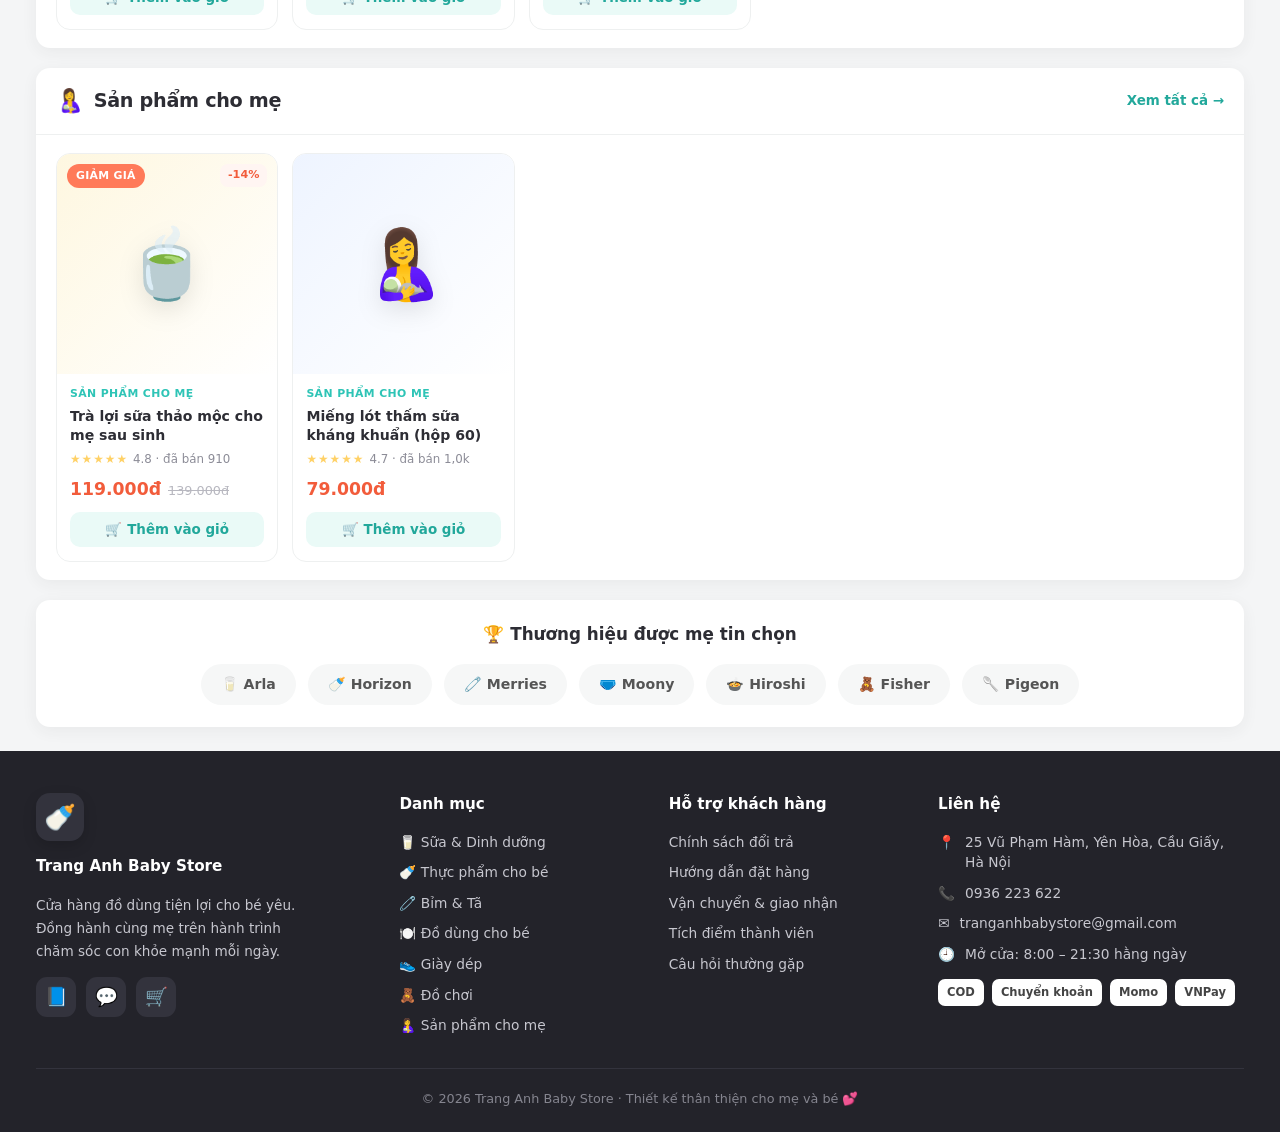
==== commit 9f10d374: "Redesign storefront layout in KidsPlaza style - Top utility bar + teal gradient header (logo, big se" ====
--- a/index.html
+++ b/index.html
@@ -13,14 +13,14 @@
     --accent-dark:#f25c3b;
     --pink:#ff6b9d;
     --yellow:#ffd166;
-    --bg:#fbf9f6;
+    --bg:#f4f5f6;
     --card:#ffffff;
     --text:#2d2d34;
     --muted:#8c8c97;
     --line:#eef0f0;
-    --shadow:0 6px 22px rgba(45,45,52,.07);
+    --shadow:0 4px 16px rgba(45,45,52,.06);
     --shadow-lg:0 14px 40px rgba(45,45,52,.14);
-    --radius:18px;
+    --radius:14px;
   }
   *{box-sizing:border-box;margin:0;padding:0}
   html{scroll-behavior:smooth}
@@ -28,102 +28,151 @@
   img{max-width:100%;display:block}
   a{color:inherit;text-decoration:none}
   button{font-family:inherit;cursor:pointer;border:none;background:none}
-  .container{max-width:1200px;margin:0 auto;padding:0 18px}
-
-  /* ── Announcement bar ── */
-  .announce{background:linear-gradient(90deg,var(--primary),#37d0c1);color:#fff;text-align:center;font-size:.82rem;font-weight:600;padding:7px 12px;letter-spacing:.2px}
-  .announce span{opacity:.95}
-
-  /* ── Header ── */
-  header{background:var(--card);position:sticky;top:0;z-index:90;box-shadow:0 2px 14px rgba(0,0,0,.05)}
-  .head-row{display:flex;align-items:center;gap:18px;padding:14px 0}
+  .container{max-width:1240px;margin:0 auto;padding:0 16px}
+
+  /* ── Top utility bar ── */
+  .topbar{background:#23232a;color:#b9b9c2;font-size:.78rem}
+  .topbar-inner{max-width:1240px;margin:0 auto;padding:7px 16px;display:flex;justify-content:space-between;align-items:center;gap:14px}
+  .topbar a{transition:.15s}.topbar a:hover{color:#fff}
+  .topbar-left,.topbar-right{display:flex;gap:18px;align-items:center}
+  .topbar-left span{color:var(--yellow);font-weight:600}
+
+  /* ── Main header ── */
+  .main-header{background:linear-gradient(120deg,var(--primary),#37d0c1)}
+  .head-row{display:flex;align-items:center;gap:22px;padding:16px 0}
   .logo{display:flex;align-items:center;gap:11px;flex-shrink:0}
-  .logo-badge{width:46px;height:46px;border-radius:14px;background:linear-gradient(135deg,var(--primary),var(--pink));display:flex;align-items:center;justify-content:center;font-size:1.5rem;box-shadow:0 5px 14px rgba(46,196,182,.35)}
-  .logo-text b{font-size:1.22rem;font-weight:800;letter-spacing:-.3px;display:block;line-height:1.1}
-  .logo-text b i{color:var(--primary);font-style:normal}
-  .logo-text small{font-size:.72rem;color:var(--muted);font-weight:600}
-
-  .search{flex:1;display:flex;align-items:center;background:#f3f4f4;border:1.5px solid transparent;border-radius:30px;padding:0 6px 0 16px;transition:.2s;max-width:520px}
-  .search:focus-within{background:#fff;border-color:var(--primary);box-shadow:0 0 0 3px rgba(46,196,182,.12)}
-  .search input{flex:1;border:none;background:none;outline:none;padding:11px 6px;font-size:.92rem;color:var(--text)}
-  .search button{width:38px;height:38px;border-radius:50%;background:var(--primary);color:#fff;display:flex;align-items:center;justify-content:center;font-size:1rem;flex-shrink:0}
-
-  .head-actions{display:flex;align-items:center;gap:10px;flex-shrink:0}
-  .hotline{display:flex;align-items:center;gap:9px;padding:6px 14px;border-radius:30px;background:#fff4ef;color:var(--accent-dark)}
-  .hotline .ic{font-size:1.2rem}
-  .hotline small{display:block;font-size:.68rem;color:var(--muted);font-weight:600}
-  .hotline b{font-size:.95rem;letter-spacing:.3px}
-  .cart-btn{position:relative;display:flex;align-items:center;gap:8px;background:var(--text);color:#fff;padding:11px 16px;border-radius:30px;font-weight:700;font-size:.9rem;transition:.2s}
-  .cart-btn:hover{background:#000;transform:translateY(-1px)}
-  .cart-count{position:absolute;top:-6px;right:-6px;min-width:21px;height:21px;padding:0 5px;border-radius:11px;background:var(--accent);color:#fff;font-size:.72rem;font-weight:800;display:flex;align-items:center;justify-content:center;border:2px solid #fff;transform:scale(0);transition:transform .25s cubic-bezier(.34,1.56,.64,1)}
+  .logo-badge{width:48px;height:48px;border-radius:14px;background:#fff;display:flex;align-items:center;justify-content:center;font-size:1.6rem;box-shadow:0 5px 14px rgba(0,0,0,.15)}
+  .logo-text b{font-size:1.3rem;font-weight:800;letter-spacing:-.3px;display:block;line-height:1.05;color:#fff}
+  .logo-text small{font-size:.74rem;color:rgba(255,255,255,.9);font-weight:600}
+
+  .search{flex:1;display:flex;align-items:center;background:#fff;border-radius:30px;padding:0 6px 0 18px;max-width:560px;box-shadow:0 4px 14px rgba(0,0,0,.08)}
+  .search input{flex:1;border:none;background:none;outline:none;padding:12px 6px;font-size:.93rem;color:var(--text)}
+  .search button{width:40px;height:40px;border-radius:50%;background:var(--accent);color:#fff;display:flex;align-items:center;justify-content:center;font-size:1.05rem;flex-shrink:0;transition:.2s}
+  .search button:hover{background:var(--accent-dark)}
+
+  .head-actions{display:flex;align-items:center;gap:8px;flex-shrink:0}
+  .haction{display:flex;align-items:center;gap:9px;padding:7px 12px;border-radius:12px;color:#fff;transition:.18s}
+  .haction:hover{background:rgba(255,255,255,.16)}
+  .haction .ic{font-size:1.35rem}
+  .haction small{display:block;font-size:.68rem;opacity:.9;font-weight:500}
+  .haction b{font-size:.88rem;letter-spacing:.2px;white-space:nowrap}
+  .cart-btn{position:relative}
+  .cart-count{position:absolute;top:0;left:24px;min-width:20px;height:20px;padding:0 5px;border-radius:10px;background:var(--accent);color:#fff;font-size:.7rem;font-weight:800;display:flex;align-items:center;justify-content:center;border:2px solid #fff;transform:scale(0);transition:transform .25s cubic-bezier(.34,1.56,.64,1)}
   .cart-count.show{transform:scale(1)}
 
-  /* ── Category nav ── */
-  .catnav{background:var(--card);border-top:1px solid var(--line);position:sticky;top:75px;z-index:80}
-  .catnav-inner{display:flex;gap:8px;overflow-x:auto;padding:11px 18px;max-width:1200px;margin:0 auto;scrollbar-width:none}
-  .catnav-inner::-webkit-scrollbar{display:none}
-  .chip{flex-shrink:0;display:flex;align-items:center;gap:7px;padding:9px 16px;border-radius:30px;background:#f3f4f4;color:#555;font-weight:600;font-size:.86rem;white-space:nowrap;transition:.18s}
-  .chip:hover{background:#e7f8f6;color:var(--primary-dark)}
-  .chip.active{background:var(--primary);color:#fff;box-shadow:0 5px 13px rgba(46,196,182,.32)}
-
-  /* ── Hero ── */
-  .hero{padding:26px 0 8px}
-  .hero-card{position:relative;overflow:hidden;border-radius:26px;background:linear-gradient(120deg,#e8faf7 0%,#fff3ee 60%,#fdeef4 100%);padding:42px 44px;display:flex;align-items:center;gap:30px}
-  .hero-text{flex:1;min-width:0;z-index:2}
-  .hero-tag{display:inline-block;background:#fff;color:var(--primary-dark);font-weight:700;font-size:.78rem;padding:6px 14px;border-radius:30px;margin-bottom:14px;box-shadow:var(--shadow)}
-  .hero-text h1{font-size:2.35rem;font-weight:800;letter-spacing:-.8px;line-height:1.12;margin-bottom:12px}
-  .hero-text h1 em{font-style:normal;color:var(--primary)}
-  .hero-text p{color:#5e5e68;font-size:1rem;max-width:440px;margin-bottom:22px}
-  .hero-cta{display:inline-flex;align-items:center;gap:9px;background:var(--accent);color:#fff;font-weight:700;font-size:.98rem;padding:14px 26px;border-radius:30px;box-shadow:0 10px 24px rgba(255,122,89,.36);transition:.2s}
-  .hero-cta:hover{background:var(--accent-dark);transform:translateY(-2px)}
-  .hero-emoji{font-size:9rem;line-height:1;filter:drop-shadow(0 14px 24px rgba(0,0,0,.12));flex-shrink:0}
-  .hero-blob{position:absolute;border-radius:50%;opacity:.5}
-  .hero-blob.b1{width:220px;height:220px;background:#bff0ea;right:-40px;top:-60px}
-  .hero-blob.b2{width:150px;height:150px;background:#ffd9cb;right:130px;bottom:-50px}
-
-  /* ── Trust row ── */
-  .trust{display:grid;grid-template-columns:repeat(4,1fr);gap:14px;padding:22px 0}
-  .trust-item{background:var(--card);border-radius:var(--radius);padding:16px 18px;display:flex;align-items:center;gap:13px;box-shadow:var(--shadow)}
-  .trust-item .ic{font-size:1.7rem;flex-shrink:0}
-  .trust-item b{display:block;font-size:.9rem}
-  .trust-item small{color:var(--muted);font-size:.76rem}
-
-  /* ── Section heading ── */
-  .sec-head{display:flex;align-items:flex-end;justify-content:space-between;margin:14px 0 18px}
-  .sec-head h2{font-size:1.5rem;font-weight:800;letter-spacing:-.4px}
-  .sec-head h2 span{color:var(--primary)}
-  .sec-head p{color:var(--muted);font-size:.85rem;margin-top:2px}
-  .result-count{color:var(--muted);font-size:.84rem;font-weight:600}
-
-  /* ── Product grid ── */
-  .grid{display:grid;grid-template-columns:repeat(4,1fr);gap:18px;padding-bottom:30px}
-  .pcard{background:var(--card);border-radius:var(--radius);overflow:hidden;box-shadow:var(--shadow);display:flex;flex-direction:column;transition:.22s;border:1px solid transparent}
+  /* ── Main nav ── */
+  .mainnav{background:var(--card);box-shadow:var(--shadow);position:sticky;top:0;z-index:85}
+  .mainnav-inner{display:flex;align-items:stretch;gap:4px;max-width:1240px;margin:0 auto;padding:0 16px}
+  .allcat-btn{display:flex;align-items:center;gap:10px;background:var(--accent);color:#fff;font-weight:700;font-size:.9rem;padding:0 20px;border-radius:0 0 4px 4px;white-space:nowrap}
+  .allcat-btn .bars{display:flex;flex-direction:column;gap:3px}
+  .allcat-btn .bars i{width:17px;height:2px;background:#fff;border-radius:2px;display:block}
+  .navlinks{display:flex;gap:2px;overflow-x:auto;scrollbar-width:none}
+  .navlinks::-webkit-scrollbar{display:none}
+  .navlinks a{display:flex;align-items:center;gap:6px;padding:13px 14px;font-size:.88rem;font-weight:600;color:#444;white-space:nowrap;border-bottom:3px solid transparent;transition:.15s}
+  .navlinks a:hover{color:var(--primary-dark)}
+  .navlinks a.active{color:var(--primary-dark);border-bottom-color:var(--primary)}
+  .navlinks a .hot{color:var(--accent-dark)}
+
+  /* ── HERO ZONE: 3 columns ── */
+  .hero-zone{display:grid;grid-template-columns:248px 1fr 286px;gap:16px;padding:18px 0}
+  /* sidebar categories */
+  .side-cats{background:var(--card);border-radius:var(--radius);box-shadow:var(--shadow);overflow:hidden;align-self:start}
+  .side-cats-head{background:var(--primary);color:#fff;font-weight:700;font-size:.92rem;padding:13px 18px;display:flex;align-items:center;gap:9px}
+  .side-cats a{display:flex;align-items:center;gap:12px;padding:12px 18px;font-size:.88rem;font-weight:500;color:#3a3a44;border-bottom:1px solid var(--line);transition:.15s}
+  .side-cats a:last-child{border-bottom:none}
+  .side-cats a:hover{background:#f1fbf9;color:var(--primary-dark);padding-left:22px}
+  .side-cats a .ci{font-size:1.2rem;width:24px;text-align:center}
+  .side-cats a .arrow{margin-left:auto;color:#cdcdd4;font-size:.8rem}
+  /* main slider */
+  .slider{position:relative;border-radius:var(--radius);overflow:hidden;box-shadow:var(--shadow);min-height:340px}
+  .slide{position:absolute;inset:0;opacity:0;transition:opacity .7s;display:flex;align-items:center;padding:46px;gap:20px}
+  .slide.active{opacity:1;position:relative}
+  .slide-text{flex:1;z-index:2}
+  .slide-tag{display:inline-block;background:rgba(255,255,255,.85);color:var(--accent-dark);font-weight:700;font-size:.74rem;padding:5px 13px;border-radius:30px;margin-bottom:13px}
+  .slide-text h2{font-size:2.1rem;font-weight:800;line-height:1.12;letter-spacing:-.6px;margin-bottom:11px}
+  .slide-text p{font-size:.98rem;color:#444;max-width:340px;margin-bottom:18px}
+  .slide-cta{display:inline-flex;align-items:center;gap:8px;background:var(--accent);color:#fff;font-weight:700;font-size:.92rem;padding:12px 24px;border-radius:30px;box-shadow:0 8px 20px rgba(255,122,89,.34);transition:.2s}
+  .slide-cta:hover{background:var(--accent-dark);transform:translateY(-2px)}
+  .slide-emoji{font-size:8rem;line-height:1;filter:drop-shadow(0 12px 20px rgba(0,0,0,.14));flex-shrink:0}
+  .slider-dots{position:absolute;bottom:16px;left:46px;display:flex;gap:8px;z-index:5}
+  .slider-dots button{width:10px;height:10px;border-radius:50%;background:rgba(0,0,0,.2);transition:.2s}
+  .slider-dots button.on{background:var(--accent);width:26px;border-radius:6px}
+  .slider-arrow{position:absolute;top:50%;transform:translateY(-50%);width:40px;height:40px;border-radius:50%;background:rgba(255,255,255,.8);display:flex;align-items:center;justify-content:center;font-size:1.3rem;color:#444;z-index:5;opacity:0;transition:.2s}
+  .slider:hover .slider-arrow{opacity:1}
+  .slider-arrow.prev{left:12px}.slider-arrow.next{right:12px}
+  .slider-arrow:hover{background:#fff}
+  /* side banners */
+  .hero-side{display:flex;flex-direction:column;gap:16px}
+  .promo{flex:1;border-radius:var(--radius);box-shadow:var(--shadow);padding:20px;display:flex;flex-direction:column;justify-content:center;position:relative;overflow:hidden;transition:.2s;min-height:120px}
+  .promo:hover{transform:translateY(-3px);box-shadow:var(--shadow-lg)}
+  .promo small{font-weight:700;font-size:.74rem;opacity:.8}
+  .promo b{font-size:1.15rem;font-weight:800;line-height:1.2;margin:4px 0 8px;max-width:70%}
+  .promo span.go{font-size:.8rem;font-weight:700;color:var(--accent-dark)}
+  .promo .pe{position:absolute;right:14px;bottom:8px;font-size:3.4rem;opacity:.9}
+
+  /* ── Service strip ── */
+  .service{display:grid;grid-template-columns:repeat(4,1fr);gap:14px;padding-bottom:18px}
+  .service-item{background:var(--card);border-radius:var(--radius);padding:15px 18px;display:flex;align-items:center;gap:13px;box-shadow:var(--shadow)}
+  .service-item .ic{font-size:1.7rem;flex-shrink:0}
+  .service-item b{display:block;font-size:.88rem}
+  .service-item small{color:var(--muted);font-size:.75rem}
+
+  /* ── Section block ── */
+  .block{background:var(--card);border-radius:var(--radius);box-shadow:var(--shadow);margin-bottom:20px;overflow:hidden}
+  .block-head{display:flex;align-items:center;justify-content:space-between;padding:16px 20px;border-bottom:1px solid var(--line)}
+  .block-title{display:flex;align-items:center;gap:10px;font-size:1.2rem;font-weight:800;letter-spacing:-.3px}
+  .block-title .bi{font-size:1.4rem}
+  .block-seeall{font-size:.84rem;font-weight:700;color:var(--primary-dark);display:flex;align-items:center;gap:5px;transition:.15s}
+  .block-seeall:hover{gap:9px}
+  /* flash sale special */
+  .flash .block-head{background:linear-gradient(90deg,var(--accent),#ff9776);border-bottom:none}
+  .flash .block-title{color:#fff}
+  .flash .block-seeall{color:#fff}
+  .countdown{display:flex;align-items:center;gap:6px;margin-left:6px}
+  .countdown .cd{background:#23232a;color:#fff;font-weight:800;font-size:.85rem;padding:4px 8px;border-radius:6px;min-width:30px;text-align:center;font-variant-numeric:tabular-nums}
+  .countdown .sep{color:#fff;font-weight:800}
+
+  /* ── Product grid (in block) ── */
+  .grid{display:grid;grid-template-columns:repeat(5,1fr);gap:14px;padding:18px 20px}
+  .pcard{background:var(--card);border:1px solid var(--line);border-radius:var(--radius);overflow:hidden;display:flex;flex-direction:column;transition:.22s}
   .pcard:hover{transform:translateY(-5px);box-shadow:var(--shadow-lg);border-color:#eafaf7}
-  .pcard-img{position:relative;aspect-ratio:1/1;overflow:hidden;display:flex;align-items:center;justify-content:center}
+  .pcard-img{position:relative;aspect-ratio:1/1;overflow:hidden;display:flex;align-items:center;justify-content:center;background:#fafbfb}
   .pcard-img img{width:100%;height:100%;object-fit:cover;transition:transform .4s}
   .pcard:hover .pcard-img img{transform:scale(1.06)}
-  .pcard-emoji{font-size:4.6rem;line-height:1;filter:drop-shadow(0 8px 12px rgba(0,0,0,.1))}
-  .pbadge{position:absolute;top:11px;left:11px;font-size:.7rem;font-weight:800;padding:4px 10px;border-radius:30px;color:#fff;letter-spacing:.3px;z-index:2}
+  .pcard-emoji{font-size:4.2rem;line-height:1;filter:drop-shadow(0 8px 12px rgba(0,0,0,.1))}
+  .pbadge{position:absolute;top:10px;left:10px;font-size:.68rem;font-weight:800;padding:4px 9px;border-radius:30px;color:#fff;letter-spacing:.3px;z-index:2}
   .pbadge.sale{background:var(--accent)}
   .pbadge.hot{background:var(--pink)}
   .pbadge.new{background:var(--primary)}
-  .wish{position:absolute;top:9px;right:9px;width:34px;height:34px;border-radius:50%;background:rgba(255,255,255,.9);display:flex;align-items:center;justify-content:center;font-size:1rem;opacity:0;transform:scale(.6);transition:.2s;z-index:2}
-  .pcard:hover .wish{opacity:1;transform:scale(1)}
-  .wish.on{opacity:1;transform:scale(1)}
-  .pcard-body{padding:13px 14px 15px;display:flex;flex-direction:column;flex:1}
-  .pcat{font-size:.7rem;color:var(--primary);font-weight:700;text-transform:uppercase;letter-spacing:.5px;margin-bottom:5px}
-  .pname{font-size:.93rem;font-weight:700;line-height:1.32;margin-bottom:7px;min-height:2.5em;display:-webkit-box;-webkit-line-clamp:2;-webkit-box-orient:vertical;overflow:hidden}
-  .prate{display:flex;align-items:center;gap:5px;font-size:.76rem;color:var(--muted);margin-bottom:9px}
+  .pdiscount{position:absolute;top:10px;right:10px;background:#fff0; color:var(--accent-dark);background:#fff5f2;font-size:.7rem;font-weight:800;padding:3px 8px;border-radius:8px;z-index:2}
+  .pcard-body{padding:12px 13px 14px;display:flex;flex-direction:column;flex:1}
+  .pcat{font-size:.68rem;color:var(--primary);font-weight:700;text-transform:uppercase;letter-spacing:.4px;margin-bottom:4px}
+  .pname{font-size:.88rem;font-weight:600;line-height:1.35;margin-bottom:6px;min-height:2.5em;display:-webkit-box;-webkit-line-clamp:2;-webkit-box-orient:vertical;overflow:hidden}
+  .prate{display:flex;align-items:center;gap:5px;font-size:.74rem;color:var(--muted);margin-bottom:8px}
   .prate .stars{color:var(--yellow);letter-spacing:1px}
-  .pprice-row{display:flex;align-items:baseline;gap:8px;margin-bottom:11px;flex-wrap:wrap}
-  .pprice{font-size:1.12rem;font-weight:800;color:var(--accent-dark)}
-  .pold{font-size:.82rem;color:#b8b8c0;text-decoration:line-through}
-  .padd{margin-top:auto;display:flex;align-items:center;justify-content:center;gap:8px;background:#eafaf7;color:var(--primary-dark);font-weight:700;font-size:.86rem;padding:11px;border-radius:12px;transition:.18s}
+  .pprice-row{display:flex;align-items:baseline;gap:7px;margin-bottom:10px;flex-wrap:wrap}
+  .pprice{font-size:1.08rem;font-weight:800;color:var(--accent-dark)}
+  .pold{font-size:.8rem;color:#b8b8c0;text-decoration:line-through}
+  .padd{margin-top:auto;display:flex;align-items:center;justify-content:center;gap:7px;background:#eafaf7;color:var(--primary-dark);font-weight:700;font-size:.84rem;padding:10px;border-radius:10px;transition:.18s}
   .padd:hover{background:var(--primary);color:#fff}
   .padd:active{transform:scale(.97)}
 
-  .empty{grid-column:1/-1;text-align:center;padding:60px 20px;color:var(--muted)}
+  /* ── Browse view ── */
+  #browseView{display:none}
+  .browse-head{display:flex;align-items:center;justify-content:space-between;background:var(--card);border-radius:var(--radius);box-shadow:var(--shadow);padding:16px 20px;margin-bottom:16px;flex-wrap:wrap;gap:10px}
+  .browse-head h2{font-size:1.35rem;font-weight:800}
+  .browse-head h2 span{color:var(--primary)}
+  .back-home{font-size:.85rem;font-weight:700;color:var(--primary-dark)}
+  .browse-grid{background:transparent;padding:0}
+  .empty{grid-column:1/-1;text-align:center;padding:60px 20px;color:var(--muted);background:var(--card);border-radius:var(--radius)}
   .empty .ic{font-size:3.4rem;margin-bottom:12px}
+
+  /* ── Brand strip ── */
+  .brands{background:var(--card);border-radius:var(--radius);box-shadow:var(--shadow);padding:22px;margin-bottom:24px}
+  .brands h3{font-size:1.05rem;font-weight:800;margin-bottom:16px;text-align:center}
+  .brand-row{display:flex;flex-wrap:wrap;justify-content:center;gap:12px}
+  .brand-chip{display:flex;align-items:center;gap:8px;background:#f6f7f7;border-radius:30px;padding:10px 20px;font-weight:700;font-size:.88rem;color:#555;transition:.18s}
+  .brand-chip:hover{background:#eafaf7;color:var(--primary-dark);transform:translateY(-2px)}
 
   /* ── Cart drawer ── */
   .overlay{position:fixed;inset:0;background:rgba(30,30,38,.5);opacity:0;visibility:hidden;transition:.3s;z-index:100;backdrop-filter:blur(2px)}
@@ -141,7 +190,7 @@
   .citem-info{flex:1;min-width:0}
   .citem-info b{font-size:.86rem;font-weight:700;display:-webkit-box;-webkit-line-clamp:2;-webkit-box-orient:vertical;overflow:hidden;line-height:1.3}
   .citem-price{color:var(--accent-dark);font-weight:800;font-size:.92rem;margin-top:3px}
-  .qty{display:inline-flex;align-items:center;gap:0;margin-top:8px;border:1px solid var(--line);border-radius:9px;overflow:hidden}
+  .qty{display:inline-flex;align-items:center;margin-top:8px;border:1px solid var(--line);border-radius:9px;overflow:hidden}
   .qty button{width:28px;height:28px;background:#f5f6f6;font-size:1rem;font-weight:700;color:#555;display:flex;align-items:center;justify-content:center;transition:.15s}
   .qty button:hover{background:var(--primary);color:#fff}
   .qty span{min-width:34px;text-align:center;font-weight:700;font-size:.86rem}
@@ -157,7 +206,6 @@
   .cart-total b{font-size:1.4rem;font-weight:800;color:var(--accent-dark)}
   .checkout-btn{width:100%;background:var(--accent);color:#fff;font-weight:800;font-size:1rem;padding:15px;border-radius:14px;box-shadow:0 10px 22px rgba(255,122,89,.34);transition:.2s;display:flex;align-items:center;justify-content:center;gap:9px}
   .checkout-btn:hover{background:var(--accent-dark);transform:translateY(-2px)}
-  .checkout-btn:disabled{background:#d8d8dd;box-shadow:none;cursor:not-allowed;transform:none}
 
   /* ── Checkout modal ── */
   .modal{position:fixed;inset:0;z-index:110;display:none;align-items:center;justify-content:center;padding:18px}
@@ -166,7 +214,7 @@
   @keyframes pop{from{transform:scale(.92) translateY(14px);opacity:0}to{transform:none;opacity:1}}
   .modal-head{display:flex;align-items:center;justify-content:space-between;padding:20px 26px;background:var(--card);border-bottom:1px solid var(--line);position:sticky;top:0;z-index:2;border-radius:24px 24px 0 0}
   .modal-head h3{font-size:1.25rem;font-weight:800}
-  .checkout-grid{display:grid;grid-template-columns:1.15fr 1fr;gap:0}
+  .checkout-grid{display:grid;grid-template-columns:1.15fr 1fr}
   .checkout-form{padding:24px 26px}
   .checkout-summary{padding:24px 26px;background:#f6f7f7;border-left:1px solid var(--line)}
   .field{margin-bottom:16px}
@@ -224,10 +272,10 @@
   .toast .ti{color:var(--primary);font-size:1.1rem}
 
   /* ── Footer ── */
-  footer{background:#23232a;color:#c7c7cf;margin-top:30px;padding:46px 0 26px}
+  footer{background:#23232a;color:#c7c7cf;margin-top:10px;padding:42px 0 24px}
   .foot-grid{display:grid;grid-template-columns:1.4fr 1fr 1fr 1.3fr;gap:34px}
   .foot-col h4{color:#fff;font-size:.95rem;font-weight:700;margin-bottom:16px}
-  .foot-brand .logo-badge{margin-bottom:14px}
+  .foot-brand .logo-badge{margin-bottom:14px;background:#33333d}
   .foot-brand p{font-size:.85rem;line-height:1.7;max-width:280px}
   .foot-col ul{list-style:none;display:flex;flex-direction:column;gap:10px}
   .foot-col ul li{font-size:.86rem;transition:.15s}
@@ -237,7 +285,9 @@
   .foot-social{display:flex;gap:10px;margin-top:14px}
   .foot-social a{width:40px;height:40px;border-radius:11px;background:#33333d;display:flex;align-items:center;justify-content:center;font-size:1.15rem;transition:.2s}
   .foot-social a:hover{background:var(--primary);transform:translateY(-3px)}
-  .foot-bottom{border-top:1px solid #33333d;margin-top:34px;padding-top:20px;text-align:center;font-size:.8rem;color:#85858f}
+  .foot-pay{display:flex;gap:8px;margin-top:14px;flex-wrap:wrap}
+  .foot-pay span{background:#fff;border-radius:7px;padding:5px 9px;font-size:.72rem;font-weight:700;color:#444}
+  .foot-bottom{border-top:1px solid #33333d;margin-top:32px;padding-top:20px;text-align:center;font-size:.8rem;color:#85858f}
 
   /* ── Scroll top ── */
   .totop{position:fixed;bottom:24px;right:24px;width:48px;height:48px;border-radius:50%;background:var(--primary);color:#fff;font-size:1.3rem;display:flex;align-items:center;justify-content:center;box-shadow:var(--shadow-lg);opacity:0;visibility:hidden;transform:translateY(14px);transition:.25s;z-index:70}
@@ -245,109 +295,195 @@
   .totop:hover{background:var(--primary-dark)}
 
   /* ── Responsive ── */
-  @media(max-width:980px){
+  @media(max-width:1080px){
+    .hero-zone{grid-template-columns:1fr 280px}
+    .side-cats{display:none}
+    .grid{grid-template-columns:repeat(4,1fr)}
+  }
+  @media(max-width:880px){
+    .hero-side{display:none}
+    .hero-zone{grid-template-columns:1fr}
+    .service{grid-template-columns:repeat(2,1fr)}
     .grid{grid-template-columns:repeat(3,1fr)}
-    .trust{grid-template-columns:repeat(2,1fr)}
     .foot-grid{grid-template-columns:1fr 1fr;gap:26px}
+    .topbar-right{display:none}
   }
-  @media(max-width:720px){
-    .hotline{display:none}
-    .head-row{flex-wrap:wrap;gap:12px;padding:11px 0}
+  @media(max-width:640px){
+    .head-row{flex-wrap:wrap;gap:12px;padding:12px 0}
     .logo{order:1}
     .head-actions{order:2;margin-left:auto}
+    .haction.acc{display:none}
     .search{order:3;flex-basis:100%;max-width:none}
-    .catnav{top:118px}
-    .hero-card{padding:28px 24px;flex-direction:column;text-align:center;gap:8px}
-    .hero-text h1{font-size:1.8rem}
-    .hero-emoji{font-size:6rem;order:-1}
-    .hero-blob{display:none}
-    .checkout-grid{grid-template-columns:1fr}
-    .checkout-summary{border-left:none;border-top:1px solid var(--line)}
-    .sec-head h2{font-size:1.25rem}
-  }
-  @media(max-width:540px){
-    .grid{grid-template-columns:repeat(2,1fr);gap:13px}
-    .pcard-emoji{font-size:3.6rem}
-    .pname{font-size:.86rem}
-    .pprice{font-size:1rem}
-    .trust{grid-template-columns:1fr 1fr;gap:10px}
-    .trust-item{padding:12px}
-    .trust-item .ic{font-size:1.4rem}
-    .cart-btn span.lbl{display:none}
-    .hero-text h1{font-size:1.55rem}
+    .slide{padding:26px}
+    .slide-text h2{font-size:1.5rem}
+    .slide-emoji{font-size:5rem}
+    .slider{min-height:240px}
+    .slider-dots{left:26px}
+    .grid{grid-template-columns:repeat(2,1fr);gap:11px}
+    .pcard-emoji{font-size:3.4rem}
+    .block-title{font-size:1.05rem}
+    .service{grid-template-columns:1fr 1fr;gap:10px}
+    .service-item{padding:12px}
+    .allcat-btn span.lbl{display:none}
   }
 </style>
 </head>
 <body>
 
-<!-- Announcement -->
-<div class="announce"><span>🚚 Miễn phí giao hàng nội thành Hà Nội cho đơn từ 300.000đ · Cam kết chính hãng 100%</span></div>
-
-<!-- Header -->
-<header>
+<!-- Top utility bar -->
+<div class="topbar">
+  <div class="topbar-inner">
+    <div class="topbar-left"><span>🎁 Thành viên thân thiết tích điểm mọi đơn hàng</span></div>
+    <div class="topbar-right">
+      <a href="#">Hệ thống cửa hàng</a>
+      <a href="#">Tin khuyến mãi</a>
+      <a href="#">Tra cứu đơn hàng</a>
+      <a href="https://zalo.me/0936223622" target="_blank" rel="noopener">Liên hệ</a>
+    </div>
+  </div>
+</div>
+
+<!-- Main header -->
+<header class="main-header">
   <div class="container head-row">
-    <a href="#" class="logo" onclick="filterCat('all');return false">
+    <a href="#" class="logo" onclick="goHome();return false">
       <div class="logo-badge">🍼</div>
-      <div class="logo-text"><b>Trang Anh <i>Baby</i></b><small>Mẹ tin chọn · Bé khỏe vui</small></div>
+      <div class="logo-text"><b>Trang Anh Baby</b><small>Mẹ tin chọn · Bé khỏe vui</small></div>
     </a>
     <div class="search">
-      <input type="text" id="searchInput" placeholder="Tìm sữa, bỉm, đồ dùng cho bé..." oninput="render()">
+      <input type="text" id="searchInput" placeholder="Bạn cần tìm sữa, bỉm, đồ dùng gì cho bé?" oninput="render()">
       <button onclick="document.getElementById('searchInput').focus()">🔍</button>
     </div>
     <div class="head-actions">
-      <a href="tel:0936223622" class="hotline">
+      <a href="tel:0936223622" class="haction">
         <span class="ic">📞</span>
-        <span><small>Hotline đặt hàng</small><b>0936 223 622</b></span>
+        <span><small>Hotline 8-21h30</small><b>0936 223 622</b></span>
       </a>
-      <button class="cart-btn" onclick="openCart()">
-        🛒 <span class="lbl">Giỏ hàng</span>
+      <button class="haction acc" onclick="toast('Tính năng tài khoản sẽ sớm ra mắt 🙂')">
+        <span class="ic">👤</span>
+        <span><small>Đăng nhập</small><b>Tài khoản</b></span>
+      </button>
+      <button class="haction cart-btn" onclick="openCart()">
+        <span class="ic">🛒</span>
+        <span><small>Giỏ hàng</small><b>Đơn hàng</b></span>
         <span class="cart-count" id="cartCount">0</span>
       </button>
     </div>
   </div>
-  <nav class="catnav">
-    <div class="catnav-inner" id="catnav"></div>
-  </nav>
 </header>
 
-<!-- Hero -->
-<section class="hero">
-  <div class="container">
-    <div class="hero-card">
-      <div class="hero-blob b1"></div>
-      <div class="hero-blob b2"></div>
-      <div class="hero-text">
-        <span class="hero-tag">✨ Cửa hàng mẹ &amp; bé uy tín tại Hà Nội</span>
-        <h1>Chăm bé yêu<br>bằng những điều <em>tốt nhất</em></h1>
-        <p>Sữa, thực phẩm, bỉm tã và đồ dùng chính hãng — chọn lọc an toàn cho làn da và sức khỏe của con.</p>
-        <a href="#products" class="hero-cta">Mua sắm ngay 🛍️</a>
-      </div>
-      <div class="hero-emoji">🧸</div>
+<!-- Main nav -->
+<nav class="mainnav">
+  <div class="mainnav-inner">
+    <button class="allcat-btn" onclick="goHome();window.scrollTo({top:0})"><span class="bars"><i></i><i></i><i></i></span><span class="lbl">Danh mục</span></button>
+    <div class="navlinks" id="navlinks"></div>
+  </div>
+</nav>
+
+<div class="container">
+
+  <!-- ════════ HOME VIEW ════════ -->
+  <div id="homeView">
+
+    <!-- Hero zone: 3 columns -->
+    <section class="hero-zone">
+      <!-- left sidebar -->
+      <aside class="side-cats" id="sideCats"></aside>
+      <!-- main slider -->
+      <div class="slider" id="slider">
+        <div class="slide active">
+          <div class="slide-text">
+            <span class="slide-tag">⭐ Cửa hàng mẹ & bé uy tín Hà Nội</span>
+            <h2>Chăm bé yêu<br>bằng điều tốt nhất</h2>
+            <p>Sữa, thực phẩm, bỉm tã chính hãng — an toàn cho làn da & sức khỏe của con.</p>
+            <a href="#" class="slide-cta" onclick="filterCat('sua');return false">Mua sắm ngay 🛍️</a>
+          </div>
+          <div class="slide-emoji">🧸</div>
+        </div>
+        <div class="slide" style="background:linear-gradient(120deg,#fff3ee,#fdeef4)">
+          <div class="slide-text">
+            <span class="slide-tag">🔥 Flash Sale mỗi ngày</span>
+            <h2>Giảm đến 30%<br>sữa & bỉm hot</h2>
+            <p>Ưu đãi cực sốc khung giờ vàng, số lượng có hạn — nhanh tay mẹ nhé!</p>
+            <a href="#flash" class="slide-cta" onclick="goHome()">Săn deal ngay ⚡</a>
+          </div>
+          <div class="slide-emoji">🎁</div>
+        </div>
+        <div class="slide" style="background:linear-gradient(120deg,#e8faf7,#eef4ff)">
+          <div class="slide-text">
+            <span class="slide-tag">🚚 Giao nhanh tận nhà</span>
+            <h2>Free ship 2h<br>đơn từ 300k</h2>
+            <p>Đặt hàng trong vài chạm, giao tận cửa nội thành Hà Nội chỉ trong 2 giờ.</p>
+            <a href="#" class="slide-cta" onclick="filterCat('bim');return false">Xem bỉm tã 🧷</a>
+          </div>
+          <div class="slide-emoji">🚛</div>
+        </div>
+        <div class="slider-dots" id="sliderDots"></div>
+        <button class="slider-arrow prev" onclick="slideNav(-1)">‹</button>
+        <button class="slider-arrow next" onclick="slideNav(1)">›</button>
+      </div>
+      <!-- side banners -->
+      <div class="hero-side">
+        <a href="#" class="promo" style="background:linear-gradient(135deg,#e8faf7,#d3f3ee)" onclick="filterCat('food');return false">
+          <small>ĂN DẶM KHỎE MẠNH</small><b>Thực phẩm cho bé</b><span class="go">Khám phá →</span><span class="pe">🍲</span>
+        </a>
+        <a href="#" class="promo" style="background:linear-gradient(135deg,#fff3ee,#ffe2d6)" onclick="filterCat('dochoi');return false">
+          <small>VUI HỌC MỖI NGÀY</small><b>Đồ chơi an toàn</b><span class="go">Khám phá →</span><span class="pe">🧸</span>
+        </a>
+        <a href="#" class="promo" style="background:linear-gradient(135deg,#fdeef4,#ffd9e6)" onclick="filterCat('mom');return false">
+          <small>YÊU THƯƠNG MẸ</small><b>Sản phẩm cho mẹ</b><span class="go">Khám phá →</span><span class="pe">🤱</span>
+        </a>
+      </div>
+    </section>
+
+    <!-- Service strip -->
+    <section class="service">
+      <div class="service-item"><span class="ic">✅</span><div><b>Chính hãng 100%</b><small>Cam kết hàng thật</small></div></div>
+      <div class="service-item"><span class="ic">🚚</span><div><b>Giao nhanh 2h</b><small>Nội thành Hà Nội</small></div></div>
+      <div class="service-item"><span class="ic">🔄</span><div><b>Đổi trả 7 ngày</b><small>Yên tâm mua sắm</small></div></div>
+      <div class="service-item"><span class="ic">💬</span><div><b>Tư vấn tận tâm</b><small>Mẹ bỉm đồng hành</small></div></div>
+    </section>
+
+    <!-- Flash sale block -->
+    <section class="block flash" id="flash">
+      <div class="block-head">
+        <div class="block-title"><span class="bi">⚡</span> FLASH SALE
+          <div class="countdown" id="countdown"><span class="cd">00</span><span class="sep">:</span><span class="cd">00</span><span class="sep">:</span><span class="cd">00</span></div>
+        </div>
+        <a href="#" class="block-seeall" onclick="filterCat('sale');return false">Xem tất cả →</a>
+      </div>
+      <div class="grid" id="flashGrid"></div>
+    </section>
+
+    <!-- Category blocks injected here -->
+    <div id="catBlocks"></div>
+
+    <!-- Brands -->
+    <section class="brands">
+      <h3>🏆 Thương hiệu được mẹ tin chọn</h3>
+      <div class="brand-row">
+        <span class="brand-chip">🥛 Arla</span>
+        <span class="brand-chip">🍼 Horizon</span>
+        <span class="brand-chip">🧷 Merries</span>
+        <span class="brand-chip">🩲 Moony</span>
+        <span class="brand-chip">🍲 Hiroshi</span>
+        <span class="brand-chip">🧸 Fisher</span>
+        <span class="brand-chip">🥄 Pigeon</span>
+      </div>
+    </section>
+
+  </div>
+
+  <!-- ════════ BROWSE VIEW ════════ -->
+  <div id="browseView">
+    <div class="browse-head">
+      <h2 id="browseTitle">Sản phẩm</h2>
+      <a href="#" class="back-home" onclick="goHome();return false">← Về trang chủ</a>
     </div>
+    <div class="grid browse-grid" id="browseGrid"></div>
   </div>
-</section>
-
-<!-- Trust -->
-<section class="container">
-  <div class="trust">
-    <div class="trust-item"><span class="ic">✅</span><div><b>Chính hãng 100%</b><small>Cam kết hàng thật</small></div></div>
-    <div class="trust-item"><span class="ic">🚚</span><div><b>Giao nhanh 2h</b><small>Nội thành Hà Nội</small></div></div>
-    <div class="trust-item"><span class="ic">🔄</span><div><b>Đổi trả 7 ngày</b><small>Yên tâm mua sắm</small></div></div>
-    <div class="trust-item"><span class="ic">💬</span><div><b>Tư vấn tận tâm</b><small>Mẹ bỉm đồng hành</small></div></div>
-  </div>
-</section>
-
-<!-- Products -->
-<section class="container" id="products">
-  <div class="sec-head">
-    <div>
-      <h2>Sản phẩm <span>cho bé yêu</span></h2>
-      <p>Tuyển chọn an toàn, được các mẹ tin dùng</p>
-    </div>
-    <div class="result-count" id="resultCount"></div>
-  </div>
-  <div class="grid" id="grid"></div>
-</section>
+
+</div>
 
 <!-- Footer -->
 <footer>
@@ -368,11 +504,12 @@
         <ul id="footCats"></ul>
       </div>
       <div class="foot-col">
-        <h4>Hỗ trợ</h4>
+        <h4>Hỗ trợ khách hàng</h4>
         <ul>
           <li><a href="#">Chính sách đổi trả</a></li>
           <li><a href="#">Hướng dẫn đặt hàng</a></li>
           <li><a href="#">Vận chuyển &amp; giao nhận</a></li>
+          <li><a href="#">Tích điểm thành viên</a></li>
           <li><a href="#">Câu hỏi thường gặp</a></li>
         </ul>
       </div>
@@ -384,6 +521,9 @@
           <li><span class="ic">✉️</span><a href="mailto:tranganhbabystore@gmail.com">tranganhbabystore@gmail.com</a></li>
           <li><span class="ic">🕘</span><span>Mở cửa: 8:00 – 21:30 hằng ngày</span></li>
         </ul>
+        <div class="foot-pay">
+          <span>COD</span><span>Chuyển khoản</span><span>Momo</span><span>VNPay</span>
+        </div>
       </div>
     </div>
     <div class="foot-bottom">© 2026 Trang Anh Baby Store · Thiết kế thân thiện cho mẹ và bé 💕</div>
@@ -407,9 +547,7 @@
 </aside>
 
 <!-- Checkout modal -->
-<div class="modal" id="checkoutModal">
-  <div class="modal-box" id="checkoutBox"></div>
-</div>
+<div class="modal" id="checkoutModal"><div class="modal-box" id="checkoutBox"></div></div>
 
 <!-- Toast -->
 <div class="toast" id="toast"><span class="ti">✔️</span><span id="toastMsg"></span></div>
@@ -422,14 +560,13 @@
    Sửa/thêm sản phẩm tại đây. img: đường dẫn ảnh (hoặc null để dùng icon).
    badge: 'sale' | 'hot' | 'new' | null */
 const CATS = [
-  {id:'all',   name:'Tất cả',           icon:'🌈'},
   {id:'sua',   name:'Sữa & Dinh dưỡng', icon:'🥛'},
   {id:'food',  name:'Thực phẩm cho bé',  icon:'🍼'},
   {id:'bim',   name:'Bỉm & Tã',          icon:'🧷'},
-  {id:'dodung',name:'Đồ dùng',           icon:'🍽️'},
+  {id:'dodung',name:'Đồ dùng cho bé',    icon:'🍽️'},
   {id:'giay',  name:'Giày dép',          icon:'👟'},
   {id:'dochoi',name:'Đồ chơi',           icon:'🧸'},
-  {id:'mom',   name:'Cho mẹ',            icon:'🤱'},
+  {id:'mom',   name:'Sản phẩm cho mẹ',   icon:'🤱'},
 ];
 
 const PRODUCTS = [
@@ -467,179 +604,207 @@
 const SHIP_FEE = 25000;
 
 /* ════════ STATE ════════ */
-let currentCat = 'all';
+let currentCat = 'all';   // 'all' = home
 let cart = loadCart();
 
 function loadCart(){ try{ return JSON.parse(localStorage.getItem('tab_cart')||'[]'); }catch(e){ return []; } }
 function saveCart(){ localStorage.setItem('tab_cart', JSON.stringify(cart)); }
 const fmt = n => n.toLocaleString('vi-VN')+'đ';
 const prod = id => PRODUCTS.find(p=>p.id===id);
-
-/* ════════ RENDER CATEGORIES ════════ */
-function buildCats(){
-  document.getElementById('catnav').innerHTML = CATS.map(c=>
-    `<button class="chip${c.id===currentCat?' active':''}" onclick="filterCat('${c.id}')">${c.icon} ${c.name}</button>`
-  ).join('');
-  document.getElementById('footCats').innerHTML = CATS.filter(c=>c.id!=='all').map(c=>
-    `<li><a href="#products" onclick="filterCat('${c.id}')">${c.icon} ${c.name}</a></li>`
-  ).join('');
-}
-function filterCat(id){
-  currentCat = id;
-  buildCats();
-  render();
-  document.getElementById('products').scrollIntoView({behavior:'smooth',block:'start'});
-}
-
-/* ════════ RENDER PRODUCTS ════════ */
+const catName = id => (CATS.find(c=>c.id===id)||{}).name || '';
+const discountPct = p => p.old ? Math.round((1-p.price/p.old)*100) : 0;
+
+/* ════════ NAV / SIDEBAR ════════ */
+function buildNav(){
+  document.getElementById('navlinks').innerHTML =
+    `<a href="#" class="${currentCat==='all'?'active':''}" onclick="goHome();return false">🏠 Trang chủ</a>` +
+    CATS.map(c=>`<a href="#" class="${c.id===currentCat?'active':''}" onclick="filterCat('${c.id}');return false">${c.icon} ${c.name}</a>`).join('') +
+    `<a href="#" onclick="filterCat('sale');return false"><span class="hot">🔥 Khuyến mãi</span></a>`;
+
+  document.getElementById('sideCats').innerHTML =
+    `<div class="side-cats-head">☰ Danh mục sản phẩm</div>` +
+    CATS.map(c=>`<a href="#" onclick="filterCat('${c.id}');return false"><span class="ci">${c.icon}</span> ${c.name}<span class="arrow">›</span></a>`).join('');
+
+  document.getElementById('footCats').innerHTML =
+    CATS.map(c=>`<li><a href="#" onclick="filterCat('${c.id}');return false">${c.icon} ${c.name}</a></li>`).join('');
+}
+
+/* ════════ PRODUCT CARD ════════ */
 function imgHTML(p, cls){
   if(p.img) return `<img src="${p.img}" alt="${p.name}" loading="lazy">`;
   const grads = ['#e8faf7','#fff3ee','#fdeef4','#fef7e0','#eef4ff','#f3f0ff'];
   const bg = grads[p.id % grads.length];
   return `<div style="width:100%;height:100%;display:flex;align-items:center;justify-content:center;background:linear-gradient(135deg,${bg},#ffffff)"><span class="${cls||'pcard-emoji'}">${p.emoji}</span></div>`;
 }
+function cardHTML(p){
+  const badge = p.badge ? `<span class="pbadge ${p.badge}">${p.badge==='sale'?'GIẢM GIÁ':p.badge==='hot'?'BÁN CHẠY':'MỚI VỀ'}</span>` : '';
+  const disc = discountPct(p) ? `<span class="pdiscount">-${discountPct(p)}%</span>` : '';
+  const old = p.old ? `<span class="pold">${fmt(p.old)}</span>` : '';
+  return `<div class="pcard">
+    <div class="pcard-img">${badge}${disc}${imgHTML(p)}</div>
+    <div class="pcard-body">
+      <div class="pcat">${catName(p.cat)}</div>
+      <div class="pname">${p.name}</div>
+      <div class="prate"><span class="stars">★★★★★</span> ${p.rate} · đã bán ${p.sold}</div>
+      <div class="pprice-row"><span class="pprice">${fmt(p.price)}</span>${old}</div>
+      <button class="padd" onclick="addToCart(${p.id})">🛒 Thêm vào giỏ</button>
+    </div>
+  </div>`;
+}
+
+/* ════════ RENDER (router: home vs browse) ════════ */
 function render(){
   const q = document.getElementById('searchInput').value.trim().toLowerCase();
-  let list = PRODUCTS.filter(p => currentCat==='all' || p.cat===currentCat);
-  if(q) list = list.filter(p => p.name.toLowerCase().includes(q));
-
-  document.getElementById('resultCount').textContent = list.length+' sản phẩm';
-
-  const grid = document.getElementById('grid');
-  if(!list.length){
-    grid.innerHTML = `<div class="empty"><div class="ic">🔍</div><h3>Không tìm thấy sản phẩm</h3><p>Thử từ khóa khác hoặc chọn danh mục khác nhé!</p></div>`;
-    return;
+  buildNav();
+
+  // Searching or a specific category -> browse view
+  if(q || (currentCat!=='all')){
+    showBrowse(q);
+  } else {
+    showHome();
   }
-  grid.innerHTML = list.map(p=>{
-    const badge = p.badge ? `<span class="pbadge ${p.badge}">${p.badge==='sale'?'GIẢM GIÁ':p.badge==='hot'?'BÁN CHẠY':'MỚI VỀ'}</span>` : '';
-    const old = p.old ? `<span class="pold">${fmt(p.old)}</span>` : '';
-    return `<div class="pcard">
-      <div class="pcard-img">${badge}${imgHTML(p)}<button class="wish" onclick="toast('Đã thêm vào yêu thích 💖')">🤍</button></div>
-      <div class="pcard-body">
-        <div class="pcat">${CATS.find(c=>c.id===p.cat).name}</div>
-        <div class="pname">${p.name}</div>
-        <div class="prate"><span class="stars">★★★★★</span> ${p.rate} · đã bán ${p.sold}</div>
-        <div class="pprice-row"><span class="pprice">${fmt(p.price)}</span>${old}</div>
-        <button class="padd" onclick="addToCart(${p.id})">🛒 Thêm vào giỏ</button>
-      </div>
-    </div>`;
+}
+
+function showHome(){
+  document.getElementById('homeView').style.display='block';
+  document.getElementById('browseView').style.display='none';
+
+  // Flash sale = sản phẩm có giảm giá
+  const flash = PRODUCTS.filter(p=>p.old).slice(0,10);
+  document.getElementById('flashGrid').innerHTML = flash.map(cardHTML).join('');
+
+  // Mỗi danh mục 1 block (tối đa 5 sản phẩm)
+  document.getElementById('catBlocks').innerHTML = CATS.map(c=>{
+    const items = PRODUCTS.filter(p=>p.cat===c.id).slice(0,5);
+    if(!items.length) return '';
+    return `<section class="block">
+      <div class="block-head">
+        <div class="block-title"><span class="bi">${c.icon}</span> ${c.name}</div>
+        <a href="#" class="block-seeall" onclick="filterCat('${c.id}');return false">Xem tất cả →</a>
+      </div>
+      <div class="grid">${items.map(cardHTML).join('')}</div>
+    </section>`;
   }).join('');
+}
+
+function showBrowse(q){
+  document.getElementById('homeView').style.display='none';
+  document.getElementById('browseView').style.display='block';
+
+  let list = PRODUCTS.slice();
+  let title = '';
+  if(currentCat==='sale'){ list = list.filter(p=>p.old); title='🔥 Đang khuyến mãi'; }
+  else if(currentCat!=='all'){ list = list.filter(p=>p.cat===currentCat); title = catName(currentCat); }
+  else { title = 'Tất cả sản phẩm'; }
+  if(q){ list = list.filter(p=>p.name.toLowerCase().includes(q)); title = `Kết quả cho "${document.getElementById('searchInput').value.trim()}"`; }
+
+  document.getElementById('browseTitle').innerHTML = `${title} <span style="color:var(--muted);font-size:.8rem;font-weight:600">(${list.length} sản phẩm)</span>`;
+  const grid = document.getElementById('browseGrid');
+  grid.innerHTML = list.length ? list.map(cardHTML).join('')
+    : `<div class="empty"><div class="ic">🔍</div><h3>Không tìm thấy sản phẩm</h3><p>Thử từ khóa khác hoặc chọn danh mục khác nhé!</p></div>`;
+}
+
+function filterCat(id){
+  currentCat = id;
+  render();
+  window.scrollTo({top:0,behavior:'smooth'});
+}
+function goHome(){
+  currentCat='all';
+  document.getElementById('searchInput').value='';
+  render();
+}
+
+/* ════════ SLIDER ════════ */
+let slideIdx=0, slideTimer;
+function buildSlider(){
+  const slides=document.querySelectorAll('.slide');
+  document.getElementById('sliderDots').innerHTML = Array.from(slides).map((_,i)=>`<button class="${i===0?'on':''}" onclick="goSlide(${i})"></button>`).join('');
+  slideTimer=setInterval(()=>slideNav(1),5000);
+}
+function goSlide(i){
+  const slides=document.querySelectorAll('.slide');
+  const dots=document.querySelectorAll('.slider-dots button');
+  slides[slideIdx].classList.remove('active'); dots[slideIdx].classList.remove('on');
+  slideIdx=(i+slides.length)%slides.length;
+  slides[slideIdx].classList.add('active'); dots[slideIdx].classList.add('on');
+}
+function slideNav(d){ goSlide(slideIdx+d); clearInterval(slideTimer); slideTimer=setInterval(()=>slideNav(1),5000); }
+
+/* ════════ COUNTDOWN (flash sale - tới cuối ngày) ════════ */
+function tickCountdown(){
+  const now=new Date(), end=new Date(); end.setHours(23,59,59,999);
+  let s=Math.floor((end-now)/1000);
+  const h=String(Math.floor(s/3600)).padStart(2,'0');
+  const m=String(Math.floor(s%3600/60)).padStart(2,'0');
+  const sec=String(s%60).padStart(2,'0');
+  const cds=document.querySelectorAll('#countdown .cd');
+  if(cds.length===3){ cds[0].textContent=h; cds[1].textContent=m; cds[2].textContent=sec; }
 }
 
 /* ════════ CART ════════ */
 function addToCart(id){
   const item = cart.find(i=>i.id===id);
-  if(item) item.qty++;
-  else cart.push({id, qty:1});
+  if(item) item.qty++; else cart.push({id, qty:1});
+  saveCart(); updateCart(); toast('Đã thêm vào giỏ hàng 🛒');
+}
+function changeQty(id,d){
+  const item=cart.find(i=>i.id===id); if(!item) return;
+  item.qty+=d; if(item.qty<=0) cart=cart.filter(i=>i.id!==id);
   saveCart(); updateCart();
-  toast('Đã thêm vào giỏ hàng 🛒');
-}
-function changeQty(id, d){
-  const item = cart.find(i=>i.id===id);
-  if(!item) return;
-  item.qty += d;
-  if(item.qty<=0) cart = cart.filter(i=>i.id!==id);
-  saveCart(); updateCart();
-}
-function removeItem(id){ cart = cart.filter(i=>i.id!==id); saveCart(); updateCart(); }
-
+}
+function removeItem(id){ cart=cart.filter(i=>i.id!==id); saveCart(); updateCart(); }
 function cartCount(){ return cart.reduce((s,i)=>s+i.qty,0); }
 function cartSubtotal(){ return cart.reduce((s,i)=>s+prod(i.id).price*i.qty,0); }
 function shipFee(){ const sub=cartSubtotal(); return (sub===0||sub>=FREE_SHIP_FROM)?0:SHIP_FEE; }
 
 function updateCart(){
-  const count = cartCount();
-  const badge = document.getElementById('cartCount');
-  badge.textContent = count;
-  badge.classList.toggle('show', count>0);
-  document.getElementById('drawerCount').textContent = count?`(${count} sản phẩm)`:'';
-
-  const wrap = document.getElementById('cartItems');
-  const foot = document.getElementById('cartFoot');
+  const count=cartCount();
+  const badge=document.getElementById('cartCount');
+  badge.textContent=count; badge.classList.toggle('show',count>0);
+  document.getElementById('drawerCount').textContent=count?`(${count} sản phẩm)`:'';
+  const wrap=document.getElementById('cartItems'), foot=document.getElementById('cartFoot');
   if(!cart.length){
-    wrap.innerHTML = `<div class="cart-empty"><div class="ic">🛒</div><b>Giỏ hàng đang trống</b><p style="font-size:.85rem;margin-top:6px">Hãy chọn vài món cho bé yêu nhé!</p><button onclick="closeCart()">Tiếp tục mua sắm</button></div>`;
-    foot.style.display='none';
-    return;
+    wrap.innerHTML=`<div class="cart-empty"><div class="ic">🛒</div><b>Giỏ hàng đang trống</b><p style="font-size:.85rem;margin-top:6px">Hãy chọn vài món cho bé yêu nhé!</p><button onclick="closeCart()">Tiếp tục mua sắm</button></div>`;
+    foot.style.display='none'; return;
   }
   foot.style.display='block';
-  wrap.innerHTML = cart.map(i=>{
-    const p = prod(i.id);
+  wrap.innerHTML=cart.map(i=>{
+    const p=prod(i.id);
     return `<div class="citem">
       <div class="citem-img">${imgHTML(p,'')}</div>
-      <div class="citem-info">
-        <b>${p.name}</b>
-        <div class="citem-price">${fmt(p.price)}</div>
-        <div class="qty">
-          <button onclick="changeQty(${p.id},-1)">−</button>
-          <span>${i.qty}</span>
-          <button onclick="changeQty(${p.id},1)">+</button>
-        </div>
+      <div class="citem-info"><b>${p.name}</b><div class="citem-price">${fmt(p.price)}</div>
+        <div class="qty"><button onclick="changeQty(${p.id},-1)">−</button><span>${i.qty}</span><button onclick="changeQty(${p.id},1)">+</button></div>
       </div>
       <button class="citem-del" onclick="removeItem(${p.id})" title="Xóa">🗑️</button>
     </div>`;
   }).join('');
-
-  const sub = cartSubtotal(), ship = shipFee();
-  document.getElementById('cartSubtotal').textContent = fmt(sub);
-  document.getElementById('cartShip').innerHTML = ship===0 ? '<b style="color:var(--primary)">Miễn phí</b>' : fmt(ship);
-  document.getElementById('cartTotal').textContent = fmt(sub+ship);
+  const sub=cartSubtotal(), ship=shipFee();
+  document.getElementById('cartSubtotal').textContent=fmt(sub);
+  document.getElementById('cartShip').innerHTML=ship===0?'<b style="color:var(--primary)">Miễn phí</b>':fmt(ship);
+  document.getElementById('cartTotal').textContent=fmt(sub+ship);
 }
 
 /* ════════ DRAWER / MODAL ════════ */
 function openCart(){ document.getElementById('drawer').classList.add('show'); document.getElementById('overlay').classList.add('show'); document.body.style.overflow='hidden'; }
 function closeCart(){ document.getElementById('drawer').classList.remove('show'); if(!document.getElementById('checkoutModal').classList.contains('show')){document.getElementById('overlay').classList.remove('show'); document.body.style.overflow='';} }
 function closeAll(){ closeCart(); closeCheckout(); }
-
-function openCheckout(){
-  if(!cart.length) return;
-  renderCheckout();
-  document.getElementById('drawer').classList.remove('show');
-  document.getElementById('checkoutModal').classList.add('show');
-  document.getElementById('overlay').classList.add('show');
-  document.body.style.overflow='hidden';
-}
+function openCheckout(){ if(!cart.length) return; renderCheckout(); document.getElementById('drawer').classList.remove('show'); document.getElementById('checkoutModal').classList.add('show'); document.getElementById('overlay').classList.add('show'); document.body.style.overflow='hidden'; }
 function closeCheckout(){ document.getElementById('checkoutModal').classList.remove('show'); document.getElementById('overlay').classList.remove('show'); document.body.style.overflow=''; }
 
 function renderCheckout(){
-  const sub = cartSubtotal(), ship = shipFee(), total = sub+ship;
-  const items = cart.map(i=>{
-    const p=prod(i.id);
-    return `<div class="sum-item">
-      <div class="si-img">${imgHTML(p,'')}</div>
-      <div class="si-info"><b>${p.name}</b><small>SL: ${i.qty} × ${fmt(p.price)}</small></div>
-      <div class="si-price">${fmt(p.price*i.qty)}</div>
-    </div>`;
-  }).join('');
-
-  document.getElementById('checkoutBox').innerHTML = `
-    <div class="modal-head">
-      <h3>📝 Thông tin đặt hàng</h3>
-      <button class="drawer-close" onclick="closeCheckout()">✕</button>
-    </div>
+  const sub=cartSubtotal(), ship=shipFee(), total=sub+ship;
+  const items=cart.map(i=>{const p=prod(i.id);return `<div class="sum-item"><div class="si-img">${imgHTML(p,'')}</div><div class="si-info"><b>${p.name}</b><small>SL: ${i.qty} × ${fmt(p.price)}</small></div><div class="si-price">${fmt(p.price*i.qty)}</div></div>`;}).join('');
+  document.getElementById('checkoutBox').innerHTML=`
+    <div class="modal-head"><h3>📝 Thông tin đặt hàng</h3><button class="drawer-close" onclick="closeCheckout()">✕</button></div>
     <div class="checkout-grid">
       <div class="checkout-form">
-        <div class="field">
-          <label>Họ và tên <span class="req">*</span></label>
-          <input type="text" id="ckName" placeholder="VD: Nguyễn Thị Hương">
-          <div class="field-msg" id="errName">Vui lòng nhập họ tên</div>
-        </div>
-        <div class="field">
-          <label>Số điện thoại <span class="req">*</span></label>
-          <input type="tel" id="ckPhone" placeholder="VD: 0936 223 622" inputmode="numeric">
-          <div class="field-msg" id="errPhone">Số điện thoại chưa hợp lệ (10 số)</div>
-        </div>
-        <div class="field">
-          <label>Địa chỉ nhận hàng <span class="req">*</span></label>
-          <input type="text" id="ckAddr" placeholder="Số nhà, đường, phường/xã, quận/huyện">
-          <div class="field-msg" id="errAddr">Vui lòng nhập địa chỉ giao hàng</div>
-        </div>
-        <div class="field">
-          <label>Ghi chú đơn hàng</label>
-          <textarea id="ckNote" placeholder="VD: Giao giờ hành chính, gọi trước khi đến..."></textarea>
-        </div>
-        <div class="field">
-          <label>Hình thức thanh toán</label>
-          <div class="pay-opts" id="payOpts">
+        <div class="field"><label>Họ và tên <span class="req">*</span></label><input type="text" id="ckName" placeholder="VD: Nguyễn Thị Hương"><div class="field-msg" id="errName">Vui lòng nhập họ tên</div></div>
+        <div class="field"><label>Số điện thoại <span class="req">*</span></label><input type="tel" id="ckPhone" placeholder="VD: 0936 223 622" inputmode="numeric"><div class="field-msg" id="errPhone">Số điện thoại chưa hợp lệ (10 số)</div></div>
+        <div class="field"><label>Địa chỉ nhận hàng <span class="req">*</span></label><input type="text" id="ckAddr" placeholder="Số nhà, đường, phường/xã, quận/huyện"><div class="field-msg" id="errAddr">Vui lòng nhập địa chỉ giao hàng</div></div>
+        <div class="field"><label>Ghi chú đơn hàng</label><textarea id="ckNote" placeholder="VD: Giao giờ hành chính, gọi trước khi đến..."></textarea></div>
+        <div class="field"><label>Hình thức thanh toán</label>
+          <div class="pay-opts">
             <label class="pay-opt sel"><input type="radio" name="pay" value="cod" checked onchange="selPay(this)"><span class="pi">💵</span><span><b>Thanh toán khi nhận hàng (COD)</b><small>Kiểm tra hàng rồi mới trả tiền</small></span></label>
             <label class="pay-opt"><input type="radio" name="pay" value="bank" onchange="selPay(this)"><span class="pi">🏦</span><span><b>Chuyển khoản ngân hàng</b><small>Nhân viên gửi thông tin sau khi đặt</small></span></label>
           </div>
@@ -659,40 +824,30 @@
 function selPay(el){ document.querySelectorAll('.pay-opt').forEach(o=>o.classList.remove('sel')); el.closest('.pay-opt').classList.add('sel'); }
 
 function placeOrder(){
-  const name = document.getElementById('ckName');
-  const phone = document.getElementById('ckPhone');
-  const addr = document.getElementById('ckAddr');
-  let ok = true;
-  const check = (el, errId, cond)=>{
-    const e = document.getElementById(errId);
-    if(cond){ el.classList.add('err'); e.classList.add('show'); ok=false; }
-    else{ el.classList.remove('err'); e.classList.remove('show'); }
-  };
+  const name=document.getElementById('ckName'), phone=document.getElementById('ckPhone'), addr=document.getElementById('ckAddr');
+  let ok=true;
+  const check=(el,errId,cond)=>{const e=document.getElementById(errId); if(cond){el.classList.add('err');e.classList.add('show');ok=false;} else{el.classList.remove('err');e.classList.remove('show');}};
   check(name,'errName', name.value.trim().length<2);
   check(phone,'errPhone', !/^0\d{9}$/.test(phone.value.replace(/\s/g,'')));
   check(addr,'errAddr', addr.value.trim().length<5);
   if(!ok){ document.querySelector('.field input.err').scrollIntoView({behavior:'smooth',block:'center'}); return; }
 
-  const code = 'TAB'+Date.now().toString().slice(-6);
-  const total = cartSubtotal()+shipFee();
-  const orderText =
-`🧾 ĐƠN HÀNG ${code}
+  const code='TAB'+Date.now().toString().slice(-6);
+  const total=cartSubtotal()+shipFee();
+  const orderText=`🧾 ĐƠN HÀNG ${code}
 Khách: ${name.value.trim()} - ${phone.value.trim()}
 Địa chỉ: ${addr.value.trim()}
 ─────────────
 ${cart.map(i=>{const p=prod(i.id);return `• ${p.name} x${i.qty} = ${fmt(p.price*i.qty)}`;}).join('\n')}
 ─────────────
 TỔNG: ${fmt(total)} (${document.querySelector('input[name=pay]:checked').value==='cod'?'COD':'Chuyển khoản'})`;
-
-  // Lưu đơn vào localStorage (lịch sử cục bộ)
   try{
-    const orders = JSON.parse(localStorage.getItem('tab_orders')||'[]');
+    const orders=JSON.parse(localStorage.getItem('tab_orders')||'[]');
     orders.push({code, at:new Date().toISOString(), name:name.value.trim(), phone:phone.value.trim(), addr:addr.value.trim(), note:document.getElementById('ckNote').value.trim(), items:cart, total});
     localStorage.setItem('tab_orders', JSON.stringify(orders));
   }catch(e){}
-
-  lastOrderText = orderText;
-  document.getElementById('checkoutBox').innerHTML = `
+  lastOrderText=orderText;
+  document.getElementById('checkoutBox').innerHTML=`
     <div class="success">
       <div class="check">✓</div>
       <h3>Đặt hàng thành công!</h3>
@@ -706,32 +861,30 @@
         <button class="sa-cont" onclick="finishOrder()">Tiếp tục mua sắm</button>
       </div>
     </div>`;
-  cart = []; saveCart(); updateCart();
-}
-let lastOrderText = '';
+  cart=[]; saveCart(); updateCart();
+}
+let lastOrderText='';
 function copyOrder(){ try{ navigator.clipboard.writeText(lastOrderText); toast('Đã sao chép đơn — dán vào Zalo nhé 📋'); }catch(e){} }
-function finishOrder(){ closeCheckout(); }
+function finishOrder(){ closeCheckout(); goHome(); }
 
 /* ════════ TOAST ════════ */
 let toastTimer;
 function toast(msg){
-  const t = document.getElementById('toast');
-  document.getElementById('toastMsg').textContent = msg;
-  t.classList.add('show');
-  clearTimeout(toastTimer);
-  toastTimer = setTimeout(()=>t.classList.remove('show'), 2200);
+  const t=document.getElementById('toast');
+  document.getElementById('toastMsg').textContent=msg;
+  t.classList.add('show'); clearTimeout(toastTimer);
+  toastTimer=setTimeout(()=>t.classList.remove('show'),2200);
 }
 
 /* ════════ MISC ════════ */
-window.addEventListener('scroll', ()=>{
-  document.getElementById('totop').classList.toggle('show', window.scrollY>500);
-});
+window.addEventListener('scroll', ()=>{ document.getElementById('totop').classList.toggle('show', window.scrollY>500); });
 document.addEventListener('keydown', e=>{ if(e.key==='Escape') closeAll(); });
 
 /* ════════ INIT ════════ */
-buildCats();
 render();
 updateCart();
+buildSlider();
+tickCountdown(); setInterval(tickCountdown,1000);
 </script>
 </body>
 </html>
